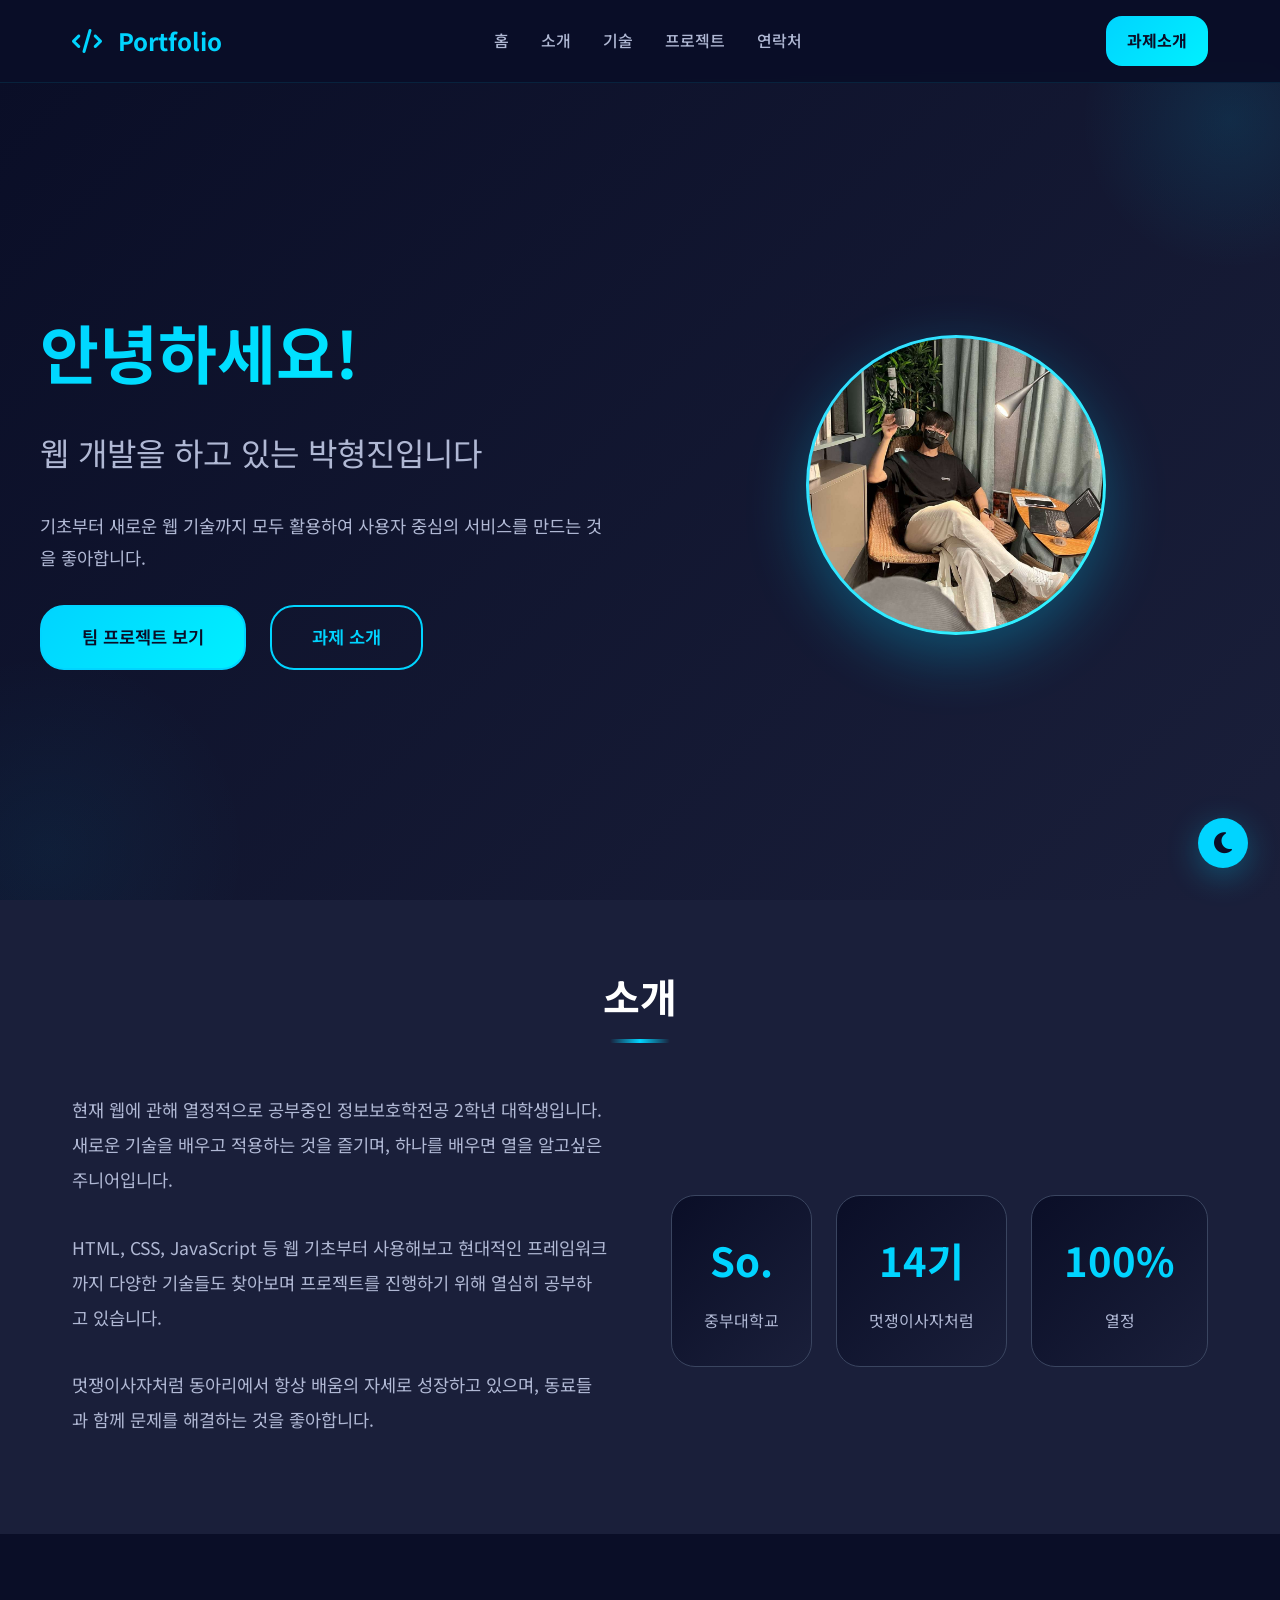
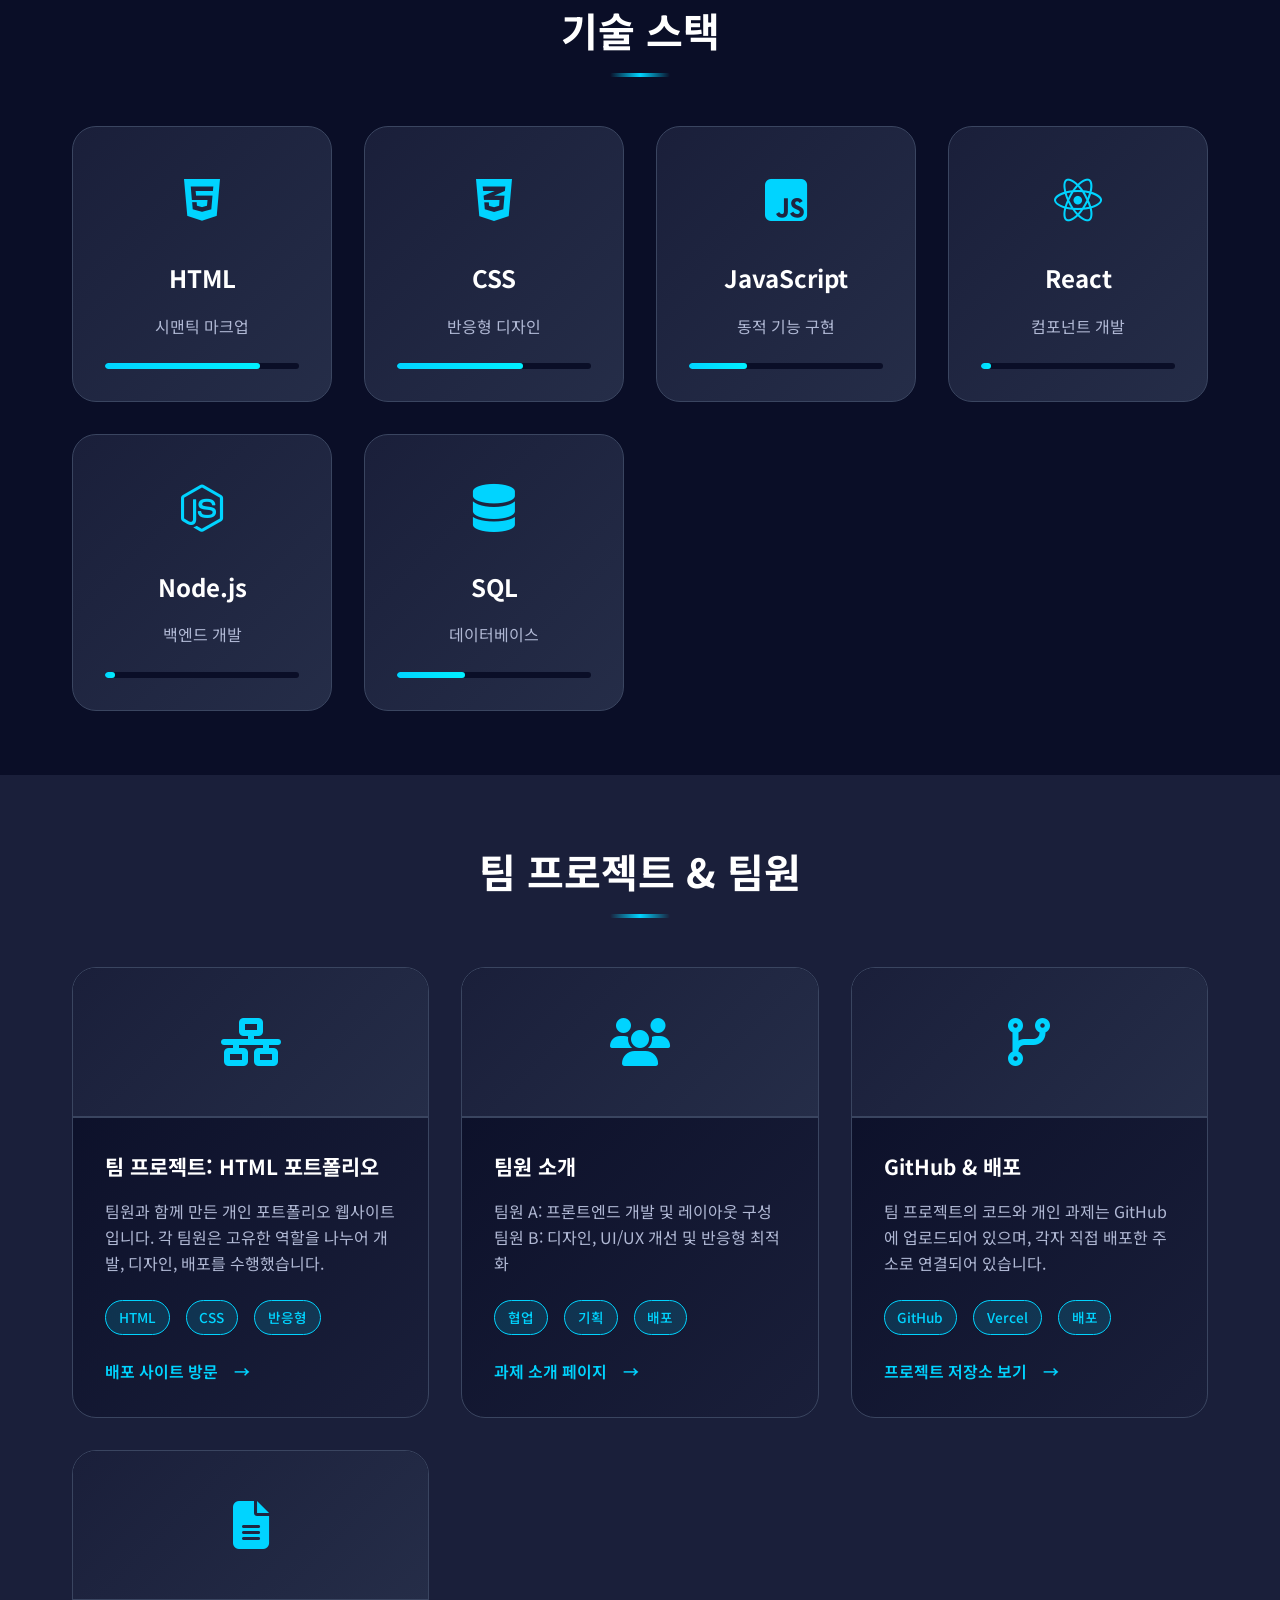
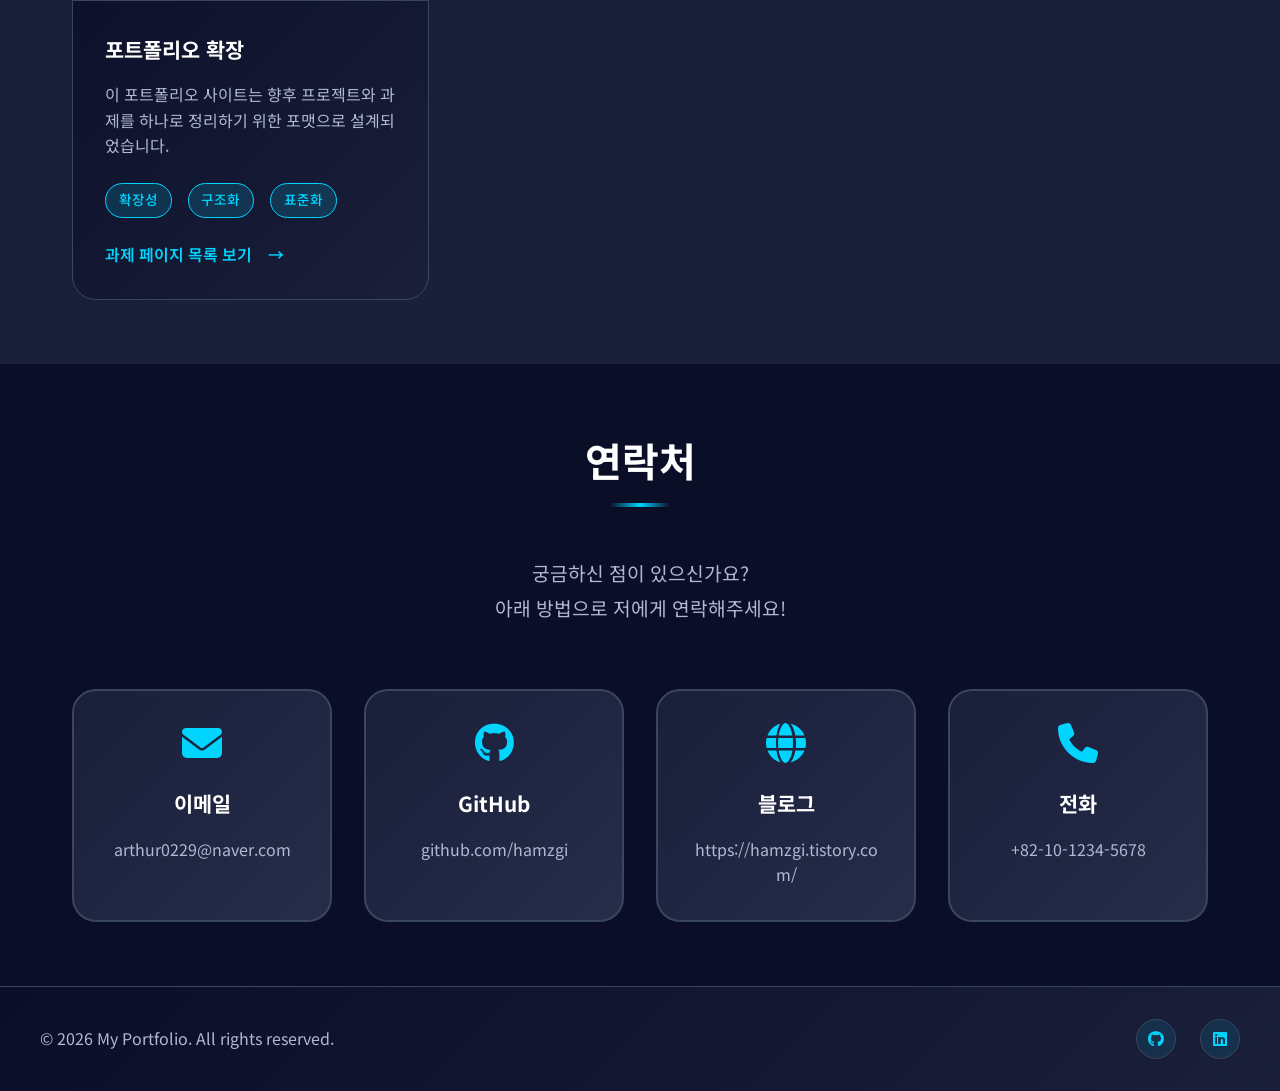
==== index.html @ d0effc4e "리다이렉트" ====
<!DOCTYPE html>
<html lang="ko">
<head>
    <meta charset="UTF-8">
    <meta name="viewport" content="width=device-width, initial-scale=1.0">
    <title>포트폴리오 - 개인 자기소개</title>
    
    <!-- Google Fonts -->
    <link href="https://fonts.googleapis.com/css2?family=Noto+Sans+KR:wght@400;500;700&family=Poppins:wght@400;600;700&display=swap" rel="stylesheet">
    
    <!-- Font Awesome -->
    <link rel="stylesheet" href="https://cdnjs.cloudflare.com/ajax/libs/font-awesome/6.4.0/css/all.min.css">
    
    <link rel="stylesheet" href="style.css">
</head>
<body>
    <!-- 다크모드 토글 버튼 -->
    <button class="theme-toggle" id="themeToggle" aria-label="테마 전환">
        <i class="fas fa-moon"></i>
    </button>

    <!-- Header & Navigation -->
    <header class="header">
        <nav class="navbar">
            <div class="nav-container">
                <a href="#home" class="logo">
                    <i class="fas fa-code"></i> Portfolio
                </a>
                <ul class="nav-menu">
                    <li><a href="#home" class="nav-link">홈</a></li>
                    <li><a href="#about" class="nav-link">소개</a></li>
                    <li><a href="#skills" class="nav-link">기술</a></li>
                    <li><a href="#projects" class="nav-link">프로젝트</a></li>
                    <li><a href="#contact" class="nav-link">연락처</a></li>
                </ul>
                <a href="assignments.html" class="nav-cta">과제소개</a>
                <div class="hamburger" id="hamburger">
                    <span></span>
                    <span></span>
                    <span></span>
                </div>
            </div>
        </nav>
    </header>

    <!-- Main Content -->
    <main>
        <!-- Hero Section -->
        <section id="home" class="hero">
            <div class="hero-content">
                <div class="hero-text">
                    <h1 class="hero-title">안녕하세요!</h1>
                    <p class="hero-subtitle">웹 개발을 하고 있는 박형진입니다</p>
                    <p class="hero-description">
                        기초부터 새로운 웹 기술까지 모두 활용하여 사용자 중심의 서비스를 만드는 것을 좋아합니다.
                    </p>
                    <div class="hero-buttons">
                        <a href="#projects" class="btn btn-primary">팀 프로젝트 보기</a>
                        <a href="assignments.html" class="btn btn-secondary">과제 소개</a>
                    </div>
                </div>
                <div class="hero-visual">
                    <div class="hero-avatar">
                        <img src="img/itsme.jpg" alt="프로필 사진" class="profile-image">
                    </div>
                </div>
            </div>
        </section>

        <!-- About Section -->
        <section id="about" class="about">
            <div class="container">
                <h2 class="section-title">소개</h2>
                <div class="about-content">
                    <div class="about-text">
                        <p>
                            현재 웹에 관해 열정적으로 공부중인 정보보호학전공 2학년 대학생입니다. 
                            새로운 기술을 배우고 적용하는 것을 즐기며, 
                            하나를 배우면 열을 알고싶은 주니어입니다.
                        </p>
                        <p>
                            HTML, CSS, JavaScript 등 웹 기초부터 사용해보고
                            현대적인 프레임워크까지 다양한 기술들도 찾아보며 
                            프로젝트를 진행하기 위해 열심히 공부하고 있습니다.
                        </p>
                        <p>
                            멋쟁이사자처럼 동아리에서 항상 배움의 자세로 성장하고 있으며, 
                            동료들과 함께 문제를 해결하는 것을 좋아합니다.
                        </p>
                    </div>
                    <div class="about-stats">
                        <div class="stat-card">
                            <div class="stat-number">So.</div>
                            <div class="stat-label">중부대학교</div>
                        </div>
                        <div class="stat-card">
                            <div class="stat-number">14기</div>
                            <div class="stat-label">멋쟁이사자처럼</div>
                        </div>
                        <div class="stat-card">
                            <div class="stat-number">100%</div>
                            <div class="stat-label">열정</div>
                        </div>
                    </div>
                </div>
            </div>
        </section>

        <!-- Skills Section -->
        <section id="skills" class="skills">
            <div class="container">
                <h2 class="section-title">기술 스택</h2>
                <div class="skills-grid">
                    <!-- Frontend -->
                    <div class="skill-card">
                        <div class="skill-icon">
                            <i class="fab fa-html5"></i>
                        </div>
                        <h3>HTML</h3>
                        <p>시맨틱 마크업</p>
                        <div class="skill-bar">
                            <div class="skill-progress" style="--progress: 80%"></div>
                        </div>
                    </div>

                    <div class="skill-card">
                        <div class="skill-icon">
                            <i class="fab fa-css3-alt"></i>
                        </div>
                        <h3>CSS</h3>
                        <p>반응형 디자인</p>
                        <div class="skill-bar">
                            <div class="skill-progress" style="--progress: 65%"></div>
                        </div>
                    </div>

                    <div class="skill-card">
                        <div class="skill-icon">
                            <i class="fab fa-js-square"></i>
                        </div>
                        <h3>JavaScript</h3>
                        <p>동적 기능 구현</p>
                        <div class="skill-bar">
                            <div class="skill-progress" style="--progress: 30%"></div>
                        </div>
                    </div>

                    <div class="skill-card">
                        <div class="skill-icon">
                            <i class="fab fa-react"></i>
                        </div>
                        <h3>React</h3>
                        <p>컴포넌트 개발</p>
                        <div class="skill-bar">
                            <div class="skill-progress" style="--progress: 5%"></div>
                        </div>
                    </div>

                    <div class="skill-card">
                        <div class="skill-icon">
                            <i class="fab fa-node-js"></i>
                        </div>
                        <h3>Node.js</h3>
                        <p>백엔드 개발</p>
                        <div class="skill-bar">
                            <div class="skill-progress" style="--progress: 5%"></div>
                        </div>
                    </div>

                    <div class="skill-card">
                        <div class="skill-icon">
                            <i class="fas fa-database"></i>
                        </div>
                        <h3>SQL</h3>
                        <p>데이터베이스</p>
                        <div class="skill-bar">
                            <div class="skill-progress" style="--progress: 35%"></div>
                        </div>
                    </div>
                </div>
            </div>
        </section>

        <!-- Projects Section -->
        <section id="projects" class="projects">
            <div class="container">
                <h2 class="section-title">팀 프로젝트 & 팀원</h2>
                <div class="projects-grid">
                    <div class="project-card">
                        <div class="project-image">
                            <i class="fas fa-network-wired"></i>
                        </div>
                        <div class="project-content">
                            <h3>팀 프로젝트: HTML 포트폴리오</h3>
                            <p>
                                팀원과 함께 만든 개인 포트폴리오 웹사이트입니다.
                                각 팀원은 고유한 역할을 나누어 개발, 디자인, 배포를 수행했습니다.
                            </p>
                            <div class="project-tags">
                                <span class="tag">HTML</span>
                                <span class="tag">CSS</span>
                                <span class="tag">반응형</span>
                            </div>
                            <a href="https://4-html-psi.vercel.app/" target="_blank" rel="noopener noreferrer" class="project-link">배포 사이트 방문</a>
                        </div>
                    </div>

                    <div class="project-card">
                        <div class="project-image">
                            <i class="fas fa-users"></i>
                        </div>
                        <div class="project-content">
                            <h3>팀원 소개</h3>
                            <p>
                                팀원 A: 프론트엔드 개발 및 레이아웃 구성
                                팀원 B: 디자인, UI/UX 개선 및 반응형 최적화
                            </p>
                            <div class="project-tags">
                                <span class="tag">협업</span>
                                <span class="tag">기획</span>
                                <span class="tag">배포</span>
                            </div>
                            <a href="assignments.html" class="project-link">과제 소개 페이지</a>
                        </div>
                    </div>

                    <div class="project-card">
                        <div class="project-image">
                            <i class="fas fa-code-branch"></i>
                        </div>
                        <div class="project-content">
                            <h3>GitHub & 배포</h3>
                            <p>
                                팀 프로젝트의 코드와 개인 과제는 GitHub에 업로드되어 있으며,
                                각자 직접 배포한 주소로 연결되어 있습니다.
                            </p>
                            <div class="project-tags">
                                <span class="tag">GitHub</span>
                                <span class="tag">Vercel</span>
                                <span class="tag">배포</span>
                            </div>
                            <a href="https://github.com/hamzgi/-4.-HTML-" target="_blank" rel="noopener noreferrer" class="project-link">프로젝트 저장소 보기</a>
                        </div>
                    </div>

                    <div class="project-card">
                        <div class="project-image">
                            <i class="fas fa-file-alt"></i>
                        </div>
                        <div class="project-content">
                            <h3>포트폴리오 확장</h3>
                            <p>
                                이 포트폴리오 사이트는 향후 프로젝트와 과제를
                                하나로 정리하기 위한 포맷으로 설계되었습니다.
                            </p>
                            <div class="project-tags">
                                <span class="tag">확장성</span>
                                <span class="tag">구조화</span>
                                <span class="tag">표준화</span>
                            </div>
                            <a href="assignments.html" class="project-link">과제 페이지 목록 보기</a>
                        </div>
                    </div>
                </div>
            </div>
        </section>

        <!-- Contact Section -->
        <section id="contact" class="contact">
            <div class="container">
                <h2 class="section-title">연락처</h2>
                <div class="contact-content">
                    <p class="contact-intro">
                        궁금하신 점이 있으신가요?<br>
                        아래 방법으로 저에게 연락해주세요!
                    </p>
                    <div class="contact-methods">
                        <a href="mailto:arthur0229@naver.com" class="contact-card">
                            <i class="fas fa-envelope"></i>
                            <h3>이메일</h3>
                            <p>arthur0229@naver.com</p>
                        </a>
                        <a href="https://github.com/hamzgi" target="_blank" rel="noopener noreferrer" class="contact-card">
                            <i class="fab fa-github"></i>
                            <h3>GitHub</h3>
                            <p>github.com/hamzgi</p>
                        </a>
                        <a href="https://hamzgi.tistory.com/" target="_blank" rel="noopener noreferrer" class="contact-card">
                            <i class="fas fa-globe"></i>
                            <h3>블로그</h3>
                            <p>https://hamzgi.tistory.com/</p>
                        </a>
                        <a href="tel:+82-10-1234-5678" class="contact-card">
                            <i class="fas fa-phone"></i>
                            <h3>전화</h3>
                            <p>+82-10-1234-5678</p>
                        </a>
                    </div>
                </div>
            </div>
        </section>
    </main>

    <!-- Footer -->
    <footer class="footer">
        <div class="footer-content">
            <p>&copy; 2026 My Portfolio. All rights reserved.</p>
            <div class="social-links">
                <a href="https://github.com" target="_blank" rel="noopener noreferrer" aria-label="GitHub">
                    <i class="fab fa-github"></i>
                </a>
                <a href="https://www.linkedin.com/in/%ED%98%95%EC%A7%84-%EB%B0%95-b14102368/" target="_blank" rel="noopener noreferrer" aria-label="LinkedIn">
                    <i class="fab fa-linkedin"></i>
                </a>
            </div>
        </div>
    </footer>

    <script src="script.js"></script>
</body>
</html>
---- style.css ----
:root {
    /* Colors - Dark Mode */
    --bg-primary: #0a0e27;
    --bg-secondary: #1a1f3a;
    --bg-tertiary: #252d48;
    --text-primary: #ffffff;
    --text-secondary: #b0b8d4;
    --accent: #00d4ff;
    --accent-hover: #00f0ff;
    --border-color: #3a4560;
    
    /* Light Mode Colors */
    --light-bg-primary: #ffffff;
    --light-bg-secondary: #f5f7fa;
    --light-bg-tertiary: #e8edf5;
    --light-text-primary: #0a0e27;
    --light-text-secondary: #5a6376;
    --light-border-color: #d4dce8;
    
    /* Spacing */
    --spacing-xs: 0.5rem;
    --spacing-sm: 1rem;
    --spacing-md: 1.5rem;
    --spacing-lg: 2rem;
    --spacing-xl: 3rem;
    --spacing-xxl: 4rem;
    
    /* Transitions */
    --transition: all 0.3s ease;
    --transition-smooth: all 0.5s cubic-bezier(0.25, 0.46, 0.45, 0.94);
    
    /* Border Radius */
    --radius-sm: 0.5rem;
    --radius-md: 1rem;
    --radius-lg: 1.5rem;
}

body.light-mode {
    --bg-primary: #ffffff;
    --bg-secondary: #f5f7fa;
    --bg-tertiary: #e8edf5;
    --text-primary: #0a0e27;
    --text-secondary: #5a6376;
    --border-color: #d4dce8;
}

* {
    margin: 0;
    padding: 0;
    box-sizing: border-box;
}

html {
    scroll-behavior: smooth;
}

body {
    font-family: 'Noto Sans KR', sans-serif;
    background-color: var(--bg-primary);
    color: var(--text-primary);
    line-height: 1.6;
    transition: var(--transition);
}

/* ==================== Header & Navigation ==================== */
.header {
    position: fixed;
    top: 0;
    left: 0;
    right: 0;
    background-color: rgba(10, 14, 39, 0.95);
    backdrop-filter: blur(10px);
    z-index: 1000;
    border-bottom: 1px solid rgba(0, 212, 255, 0.1);
    transition: var(--transition);
}

body.light-mode .header {
    background-color: rgba(255, 255, 255, 0.95);
    border-bottom-color: rgba(0, 212, 255, 0.2);
}

.navbar {
    padding: 1rem 0;
}

.nav-container {
    max-width: 1200px;
    margin: 0 auto;
    padding: 0 var(--spacing-lg);
    display: flex;
    justify-content: space-between;
    align-items: center;
}

.logo {
    font-size: 1.5rem;
    font-weight: 700;
    color: var(--accent);
    text-decoration: none;
    display: flex;
    align-items: center;
    gap: var(--spacing-sm);
    transition: var(--transition);
}

.logo:hover {
    color: var(--accent-hover);
    transform: translateY(-2px);
}

.nav-menu {
    display: flex;
    list-style: none;
    gap: var(--spacing-lg);
}

.nav-link {
    text-decoration: none;
    color: var(--text-secondary);
    transition: var(--transition);
    font-weight: 500;
    position: relative;
}

.nav-cta {
    margin-left: var(--spacing-lg);
    padding: 0.75rem 1.3rem;
    border-radius: var(--radius-md);
    background: linear-gradient(135deg, var(--accent), var(--accent-hover));
    color: var(--bg-primary);
    text-decoration: none;
    font-weight: 700;
    transition: var(--transition);
}

.nav-cta:hover {
    transform: translateY(-2px);
    box-shadow: 0 10px 25px rgba(0, 212, 255, 0.25);
}

.nav-link:hover {
    color: var(--accent);
}

.nav-link::after {
    content: '';
    position: absolute;
    bottom: -5px;
    left: 0;
    width: 0;
    height: 2px;
    background-color: var(--accent);
    transition: width 0.3s ease;
}

.nav-link:hover::after {
    width: 100%;
}

.hamburger {
    display: none;
    flex-direction: column;
    cursor: pointer;
}

.hamburger span {
    width: 25px;
    height: 3px;
    background-color: var(--text-primary);
    margin: 3px 0;
    transition: var(--transition);
    border-radius: 2px;
}

.hamburger.active span:nth-child(1) {
    transform: rotate(-45deg) translate(-8px, 8px);
}

.hamburger.active span:nth-child(2) {
    opacity: 0;
}

.hamburger.active span:nth-child(3) {
    transform: rotate(45deg) translate(-7px, -7px);
}

/* Theme Toggle Button */
.theme-toggle {
    position: fixed;
    bottom: 2rem;
    right: 2rem;
    width: 50px;
    height: 50px;
    border-radius: 50%;
    background-color: var(--accent);
    border: none;
    color: var(--bg-primary);
    font-size: 1.5rem;
    cursor: pointer;
    display: flex;
    align-items: center;
    justify-content: center;
    z-index: 999;
    transition: var(--transition);
    box-shadow: 0 8px 32px rgba(0, 212, 255, 0.3);
}

.theme-toggle:hover {
    background-color: var(--accent-hover);
    transform: scale(1.1) rotate(20deg);
    box-shadow: 0 12px 40px rgba(0, 212, 255, 0.5);
}

/* ==================== Main Layout ==================== */
main {
    margin-top: 70px;
}

.container {
    max-width: 1200px;
    margin: 0 auto;
    padding: 0 var(--spacing-lg);
}

.section-title {
    font-size: 2.5rem;
    font-weight: 700;
    text-align: center;
    margin-bottom: var(--spacing-xxl);
    position: relative;
    display: inline-block;
    width: 100%;
}

.section-title::before {
    content: '';
    position: absolute;
    bottom: -15px;
    left: 50%;
    transform: translateX(-50%);
    width: 60px;
    height: 4px;
    background: linear-gradient(90deg, transparent, var(--accent), transparent);
    border-radius: 2px;
}

/* ==================== Hero Section ==================== */
.hero {
    padding: var(--spacing-xxl) var(--spacing-lg);
    min-height: calc(100vh - 70px);
    display: flex;
    align-items: center;
    justify-content: center;
    background: linear-gradient(135deg, var(--bg-primary) 0%, var(--bg-secondary) 100%);
    position: relative;
    overflow: hidden;
}

.hero::before {
    content: '';
    position: absolute;
    width: 300px;
    height: 300px;
    background: radial-gradient(circle, rgba(0, 212, 255, 0.1) 0%, transparent 70%);
    border-radius: 50%;
    top: -100px;
    right: -100px;
    animation: float 6s ease-in-out infinite;
}

.hero::after {
    content: '';
    position: absolute;
    width: 400px;
    height: 400px;
    background: radial-gradient(circle, rgba(0, 212, 255, 0.05) 0%, transparent 70%);
    border-radius: 50%;
    bottom: -150px;
    left: -150px;
    animation: float 8s ease-in-out infinite reverse;
}

.hero-content {
    display: grid;
    grid-template-columns: 1fr 1fr;
    gap: var(--spacing-xxl);
    align-items: center;
    position: relative;
    z-index: 1;
    max-width: 1200px;
    width: 100%;
}

.hero-title {
    font-size: 4rem;
    font-weight: 700;
    margin-bottom: var(--spacing-md);
    background: linear-gradient(135deg, var(--accent), var(--accent-hover));
    -webkit-background-clip: text;
    -webkit-text-fill-color: transparent;
    background-clip: text;
    animation: slideInUp 0.8s ease-out;
}

.hero-subtitle {
    font-size: 2rem;
    color: var(--text-secondary);
    margin-bottom: var(--spacing-lg);
    animation: slideInUp 0.8s ease-out 0.2s backwards;
}

.hero-description {
    font-size: 1.1rem;
    color: var(--text-secondary);
    margin-bottom: var(--spacing-lg);
    line-height: 1.8;
    animation: slideInUp 0.8s ease-out 0.4s backwards;
}

.hero-buttons {
    display: flex;
    gap: var(--spacing-md);
    margin-top: var(--spacing-lg);
    animation: slideInUp 0.8s ease-out 0.6s backwards;
}

.btn {
    padding: 1rem 2.5rem;
    border-radius: var(--radius-lg);
    font-size: 1.1rem;
    font-weight: 600;
    text-decoration: none;
    display: inline-flex;
    align-items: center;
    justify-content: center;
    cursor: pointer;
    border: none;
    transition: var(--transition);
    position: relative;
    overflow: hidden;
}

.btn::before {
    content: '';
    position: absolute;
    top: 0;
    left: -100%;
    width: 100%;
    height: 100%;
    background-color: rgba(255, 255, 255, 0.2);
    transition: left 0.3s ease;
}

.btn:hover::before {
    left: 100%;
}

.btn-primary {
    background: linear-gradient(135deg, var(--accent), var(--accent-hover));
    color: var(--bg-primary);
    border: 2px solid var(--accent);
}

.btn-primary:hover {
    box-shadow: 0 10px 30px rgba(0, 212, 255, 0.4);
    transform: translateY(-3px);
}

.btn-secondary {
    background-color: transparent;
    color: var(--accent);
    border: 2px solid var(--accent);
}

.btn-secondary:hover {
    background-color: rgba(0, 212, 255, 0.1);
    box-shadow: 0 10px 30px rgba(0, 212, 255, 0.2);
    transform: translateY(-3px);
}

.hero-visual {
    display: flex;
    justify-content: center;
    align-items: center;
}

.hero-avatar {
    width: 300px;
    height: 300px;
    border-radius: 50%;
    background: linear-gradient(135deg, var(--accent), var(--accent-hover));
    display: flex;
    align-items: center;
    justify-content: center;
    font-size: 8rem;
    color: var(--bg-primary);
    animation: float 4s ease-in-out infinite;
    box-shadow: 0 20px 60px rgba(0, 212, 255, 0.3);
    position: relative;
    overflow: hidden;
}

.profile-image {
    width: 100%;
    height: 100%;
    object-fit: cover;
    border-radius: 50%;
    border: 3px solid rgba(255, 255, 255, 0.2);
}

.hero-avatar::before {
    content: '';
    position: absolute;
    inset: -5px;
    border-radius: 50%;
    background: linear-gradient(90deg, var(--accent), var(--accent-hover), var(--accent));
    opacity: 0;
    animation: pulse 2s ease-in-out infinite;
}

/* ==================== About Section ==================== */
.about {
    padding: var(--spacing-xxl) var(--spacing-lg);
    background-color: var(--bg-secondary);
}

.about-content {
    display: grid;
    grid-template-columns: 1fr 1fr;
    gap: var(--spacing-xxl);
    align-items: center;
}

.about-text {
    font-size: 1.1rem;
    line-height: 2;
    color: var(--text-secondary);
}

.about-text p {
    margin-bottom: var(--spacing-lg);
    transition: var(--transition);
}

.about-text p:hover {
    color: var(--accent);
}

.about-stats {
    display: grid;
    grid-template-columns: repeat(3, 1fr);
    gap: var(--spacing-md);
}

.stat-card {
    background: linear-gradient(135deg, var(--bg-primary), var(--bg-secondary));
    padding: var(--spacing-lg);
    border-radius: var(--radius-lg);
    border: 1px solid var(--border-color);
    text-align: center;
    transition: var(--transition);
    cursor: pointer;
}

.stat-card:hover {
    border-color: var(--accent);
    transform: translateY(-5px);
    box-shadow: 0 10px 30px rgba(0, 212, 255, 0.2);
}

.stat-number {
    font-size: 2.5rem;
    font-weight: 700;
    color: var(--accent);
    margin-bottom: var(--spacing-sm);
}

.stat-label {
    color: var(--text-secondary);
    font-size: 1rem;
    white-space: nowrap;
}

/* ==================== Skills Section ==================== */
.skills {
    padding: var(--spacing-xxl) var(--spacing-lg);
}

.skills-grid {
    display: grid;
    grid-template-columns: repeat(auto-fit, minmax(250px, 1fr));
    gap: var(--spacing-lg);
}

.skill-card {
    background: linear-gradient(135deg, var(--bg-secondary), var(--bg-tertiary));
    padding: var(--spacing-lg);
    border-radius: var(--radius-lg);
    border: 1px solid var(--border-color);
    text-align: center;
    transition: var(--transition);
    cursor: pointer;
    position: relative;
    overflow: hidden;
    text-decoration: none;
    color: inherit;
    display: block;
}

.skill-card::before {
    content: '';
    position: absolute;
    top: -100%;
    left: 0;
    right: 0;
    height: 2px;
    background: linear-gradient(90deg, transparent, var(--accent), transparent);
    transition: top 0.6s ease;
}

.skill-card:hover {
    border-color: var(--accent);
    transform: translateY(-8px);
    box-shadow: 0 15px 40px rgba(0, 212, 255, 0.2);
}

.skill-card:hover::before {
    top: 0;
}

.skill-icon {
    font-size: 3rem;
    color: var(--accent);
    margin-bottom: var(--spacing-md);
    transition: var(--transition);
}

.skill-card:hover .skill-icon {
    transform: scale(1.2) rotateY(360deg);
    animation: spin 0.6s ease-in-out;
}

.skill-card h3 {
    font-size: 1.5rem;
    margin-bottom: var(--spacing-sm);
}

.skill-card p {
    color: var(--text-secondary);
    margin-bottom: var(--spacing-md);
}

.skill-bar {
    height: 6px;
    background-color: var(--bg-primary);
    border-radius: 3px;
    overflow: hidden;
    position: relative;
}

.skill-progress {
    height: 100%;
    background: linear-gradient(90deg, var(--accent), var(--accent-hover));
    border-radius: 3px;
    width: var(--progress);
    animation: fillProgress 1.5s ease-out forwards;
}

/* ==================== Projects Section ==================== */
.projects {
    padding: var(--spacing-xxl) var(--spacing-lg);
    background-color: var(--bg-secondary);
}

.projects-grid {
    display: grid;
    grid-template-columns: repeat(auto-fit, minmax(300px, 1fr));
    gap: var(--spacing-lg);
}

.project-card {
    background: linear-gradient(135deg, var(--bg-primary), var(--bg-secondary));
    border: 1px solid var(--border-color);
    border-radius: var(--radius-lg);
    overflow: hidden;
    transition: var(--transition);
    cursor: pointer;
    display: flex;
    flex-direction: column;
}

.project-card:hover {
    border-color: var(--accent);
    box-shadow: 0 20px 50px rgba(0, 212, 255, 0.3);
    transform: translateY(-10px);
}

.project-image {
    height: 150px;
    background: linear-gradient(135deg, var(--bg-secondary), var(--bg-tertiary));
    display: flex;
    align-items: center;
    justify-content: center;
    font-size: 3rem;
    color: var(--accent);
    border-bottom: 2px solid var(--border-color);
    transition: var(--transition);
}

.project-card:hover .project-image {
    background: linear-gradient(135deg, var(--accent), var(--accent-hover));
    color: var(--bg-primary);
    transform: scale(1.1);
}

.project-content {
    padding: var(--spacing-lg);
    flex-grow: 1;
    display: flex;
    flex-direction: column;
}

.project-content h3 {
    font-size: 1.3rem;
    margin-bottom: var(--spacing-sm);
    color: var(--text-primary);
}

.project-content p {
    color: var(--text-secondary);
    margin-bottom: var(--spacing-md);
    line-height: 1.6;
    flex-grow: 1;
}

.project-tags {
    display: flex;
    flex-wrap: wrap;
    gap: var(--spacing-sm);
    margin-bottom: var(--spacing-md);
}

.tag {
    display: inline-block;
    padding: 0.35rem 0.8rem;
    background-color: rgba(0, 212, 255, 0.15);
    color: var(--accent);
    border-radius: 20px;
    font-size: 0.85rem;
    font-weight: 500;
    transition: var(--transition);
    border: 1px solid var(--accent);
}

.tag:hover {
    background-color: rgba(0, 212, 255, 0.3);
    transform: translateY(-2px);
}

.project-link {
    color: var(--accent);
    text-decoration: none;
    font-weight: 600;
    display: inline-flex;
    align-items: center;
    gap: var(--spacing-sm);
    transition: var(--transition);
    align-self: flex-start;
}

.project-link:hover {
    color: var(--accent-hover);
    transform: translateX(5px);
}

.project-link::after {
    content: '→';
    transition: var(--transition);
}

.project-link:hover::after {
    transform: translateX(5px);
}

/* ==================== Contact Section ==================== */
.contact {
    padding: var(--spacing-xxl) var(--spacing-lg);
}

.contact-intro {
    text-align: center;
    font-size: 1.2rem;
    color: var(--text-secondary);
    margin-bottom: var(--spacing-xxl);
    line-height: 1.8;
}

.contact-methods {
    display: grid;
    grid-template-columns: repeat(auto-fit, minmax(250px, 1fr));
    gap: var(--spacing-lg);
}

.contact-card {
    background: linear-gradient(135deg, var(--bg-secondary), var(--bg-tertiary));
    padding: var(--spacing-lg);
    border-radius: var(--radius-lg);
    border: 2px solid var(--border-color);
    text-align: center;
    text-decoration: none;
    color: inherit;
    transition: var(--transition);
    cursor: pointer;
}

.contact-card:hover {
    border-color: var(--accent);
    transform: translateY(-8px);
    box-shadow: 0 15px 40px rgba(0, 212, 255, 0.2);
}

.contact-card i {
    font-size: 2.5rem;
    color: var(--accent);
    margin-bottom: var(--spacing-md);
    transition: var(--transition);
    display: block;
}

.contact-card:hover i {
    transform: rotateY(360deg) scale(1.2);
    animation: spin 0.6s ease-in-out;
}

.contact-card h3 {
    font-size: 1.3rem;
    margin-bottom: var(--spacing-sm);
}

.contact-card p {
    color: var(--text-secondary);
    word-break: break-all;
}

/* ==================== Footer ==================== */
.footer {
    background: linear-gradient(135deg, var(--bg-primary), var(--bg-secondary));
    padding: var(--spacing-lg);
    border-top: 1px solid var(--border-color);
}

.footer-content {
    max-width: 1200px;
    margin: 0 auto;
    display: flex;
    justify-content: space-between;
    align-items: center;
    flex-wrap: wrap;
    gap: var(--spacing-lg);
    text-align: center;
}

.footer-content p {
    color: var(--text-secondary);
}

.social-links {
    display: flex;
    gap: var(--spacing-md);
    justify-content: center;
}

.social-links a {
    width: 40px;
    height: 40px;
    border-radius: 50%;
    background-color: rgba(0, 212, 255, 0.1);
    color: var(--accent);
    display: flex;
    align-items: center;
    justify-content: center;
    text-decoration: none;
    transition: var(--transition);
    border: 1px solid var(--border-color);
}

.social-links a:hover {
    background-color: var(--accent);
    color: var(--bg-primary);
    transform: translateY(-5px) scale(1.1);
    box-shadow: 0 10px 25px rgba(0, 212, 255, 0.3);
}

/* ==================== Animations ==================== */
@keyframes slideInUp {
    from {
        opacity: 0;
        transform: translateY(30px);
    }
    to {
        opacity: 1;
        transform: translateY(0);
    }
}

@keyframes float {
    0%, 100% {
        transform: translateY(0px);
    }
    50% {
        transform: translateY(-30px);
    }
}

@keyframes pulse {
    0%, 100% {
        opacity: 0;
        transform: scale(1);
    }
    50% {
        opacity: 0.5;
        transform: scale(1.2);
    }
}

@keyframes fillProgress {
    from {
        width: 0;
    }
    to {
        width: var(--progress);
    }
}

@keyframes spin {
    from {
        transform: rotateY(0deg);
    }
    to {
        transform: rotateY(360deg);
    }
}

/* ==================== Responsive Design ==================== */
@media (max-width: 768px) {
    .header {
        padding: 1rem 0;
    }

    .nav-menu {
        position: fixed;
        left: -100%;
        top: 70px;
        flex-direction: column;
        background-color: var(--bg-primary);
        width: 100%;
        text-align: center;
        transition: 0.3s;
        gap: 0;
        padding: 2rem 0;
        box-shadow: 0 10px 27px rgba(0, 212, 255, 0.2);
    }

    .nav-menu.active {
        left: 0;
    }

    .nav-menu li {
        padding: 1rem 0;
        border-bottom: 1px solid var(--border-color);
    }

    .hamburger {
        display: flex;
    }

    .section-title {
        font-size: 2rem;
    }

    .hero-content {
        grid-template-columns: 1fr;
        padding: 2rem 0;
    }

    .hero-title {
        font-size: 2.5rem;
    }

    .hero-subtitle {
        font-size: 1.5rem;
    }

    .hero-buttons {
        flex-direction: column;
    }

    .hero-avatar {
        width: 200px;
        height: 200px;
        font-size: 5rem;
    }

    .about-content {
        grid-template-columns: 1fr;
    }

    .about-stats {
        grid-template-columns: repeat(3, 1fr);
        gap: var(--spacing-sm);
    }

    .stat-card {
        padding: var(--spacing-md);
    }

    .stat-number {
        font-size: 2rem;
    }

    .skills-grid {
        grid-template-columns: repeat(auto-fit, minmax(200px, 1fr));
        gap: var(--spacing-md);
    }

    .projects-grid {
        grid-template-columns: 1fr;
    }

    .contact-methods {
        grid-template-columns: 1fr;
    }

    .footer-content {
        flex-direction: column;
    }

    .nav-link::after {
        display: none;
    }
}

@media (max-width: 480px) {
    .hero-title {
        font-size: 2rem;
    }

    .hero-subtitle {
        font-size: 1.2rem;
    }

    .section-title {
        font-size: 1.5rem;
    }

    .btn {
        padding: 0.8rem 1.5rem;
        font-size: 1rem;
    }

    .about-stats {
        grid-template-columns: 1fr;
    }

    .hero-avatar {
        width: 150px;
        height: 150px;
        font-size: 3.5rem;
    }

    .skills-grid {
        grid-template-columns: 1fr;
    }

    main {
        margin-top: 60px;
    }
}
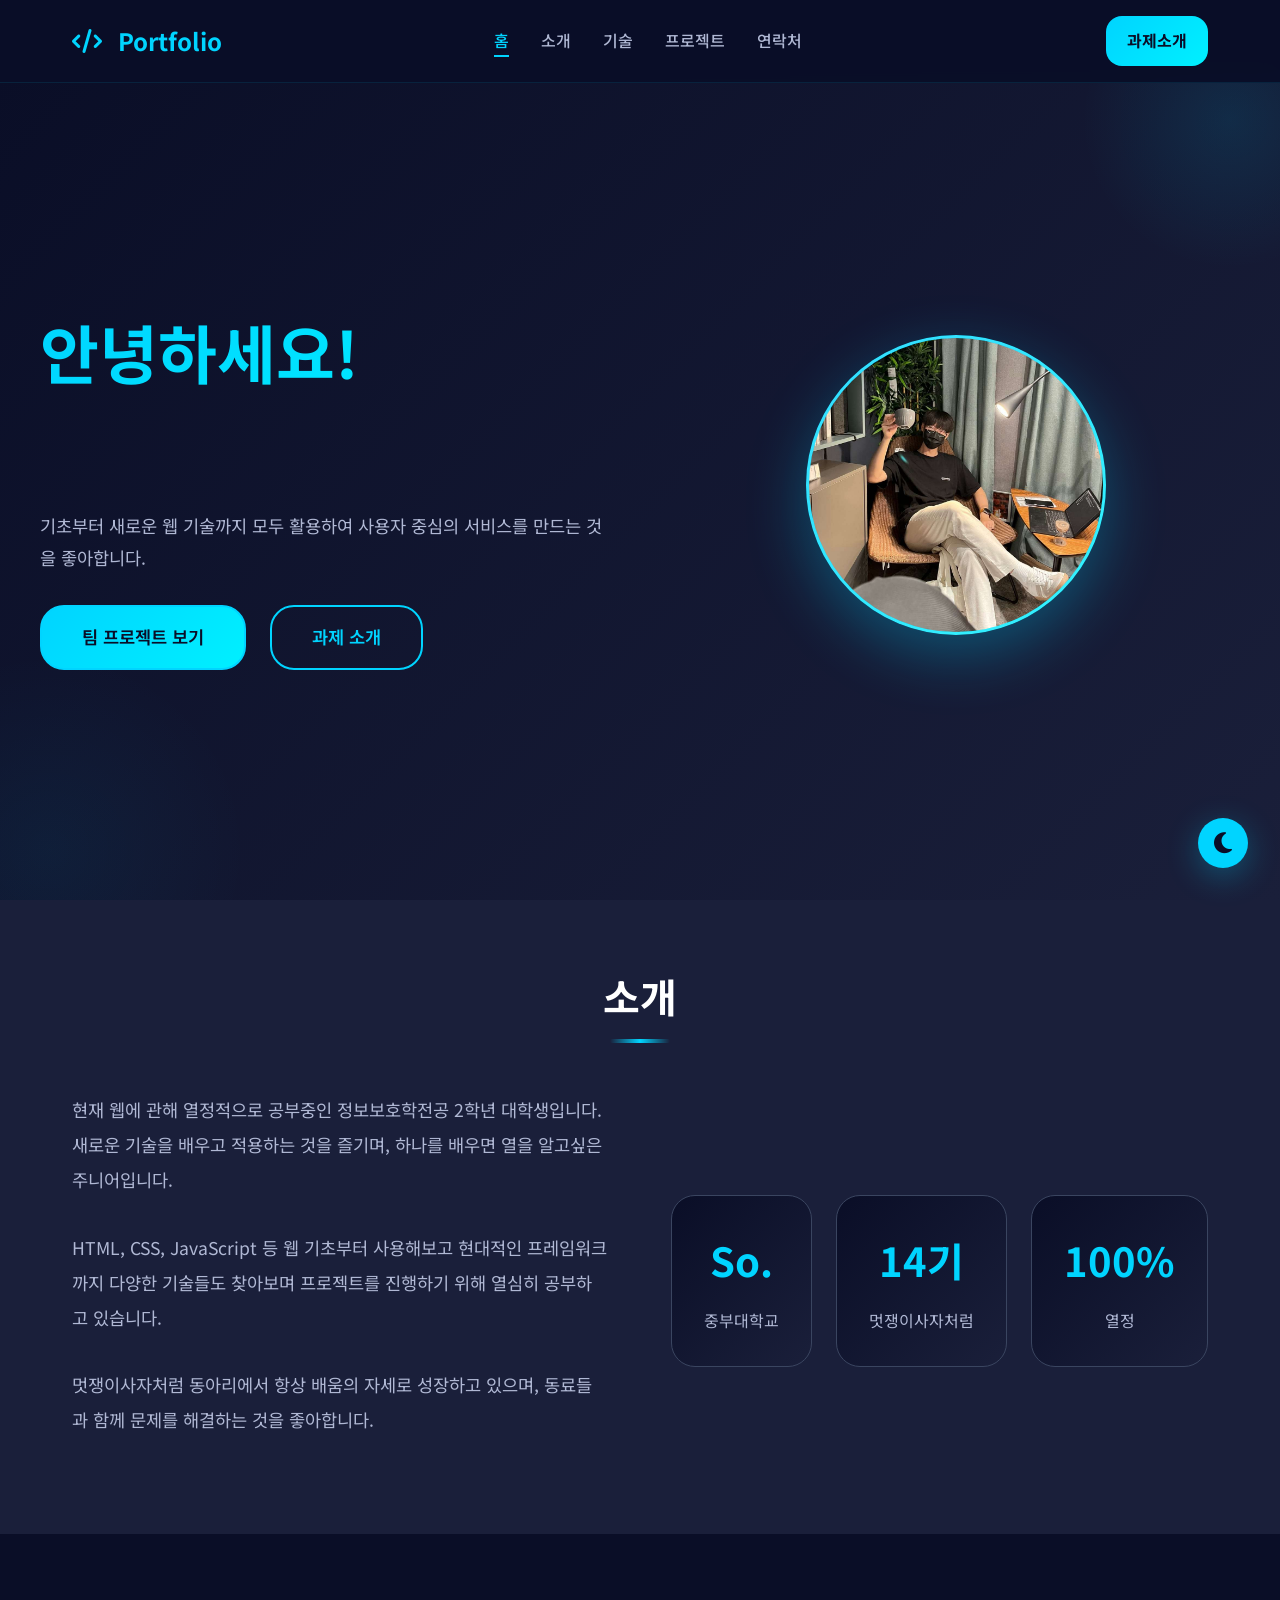
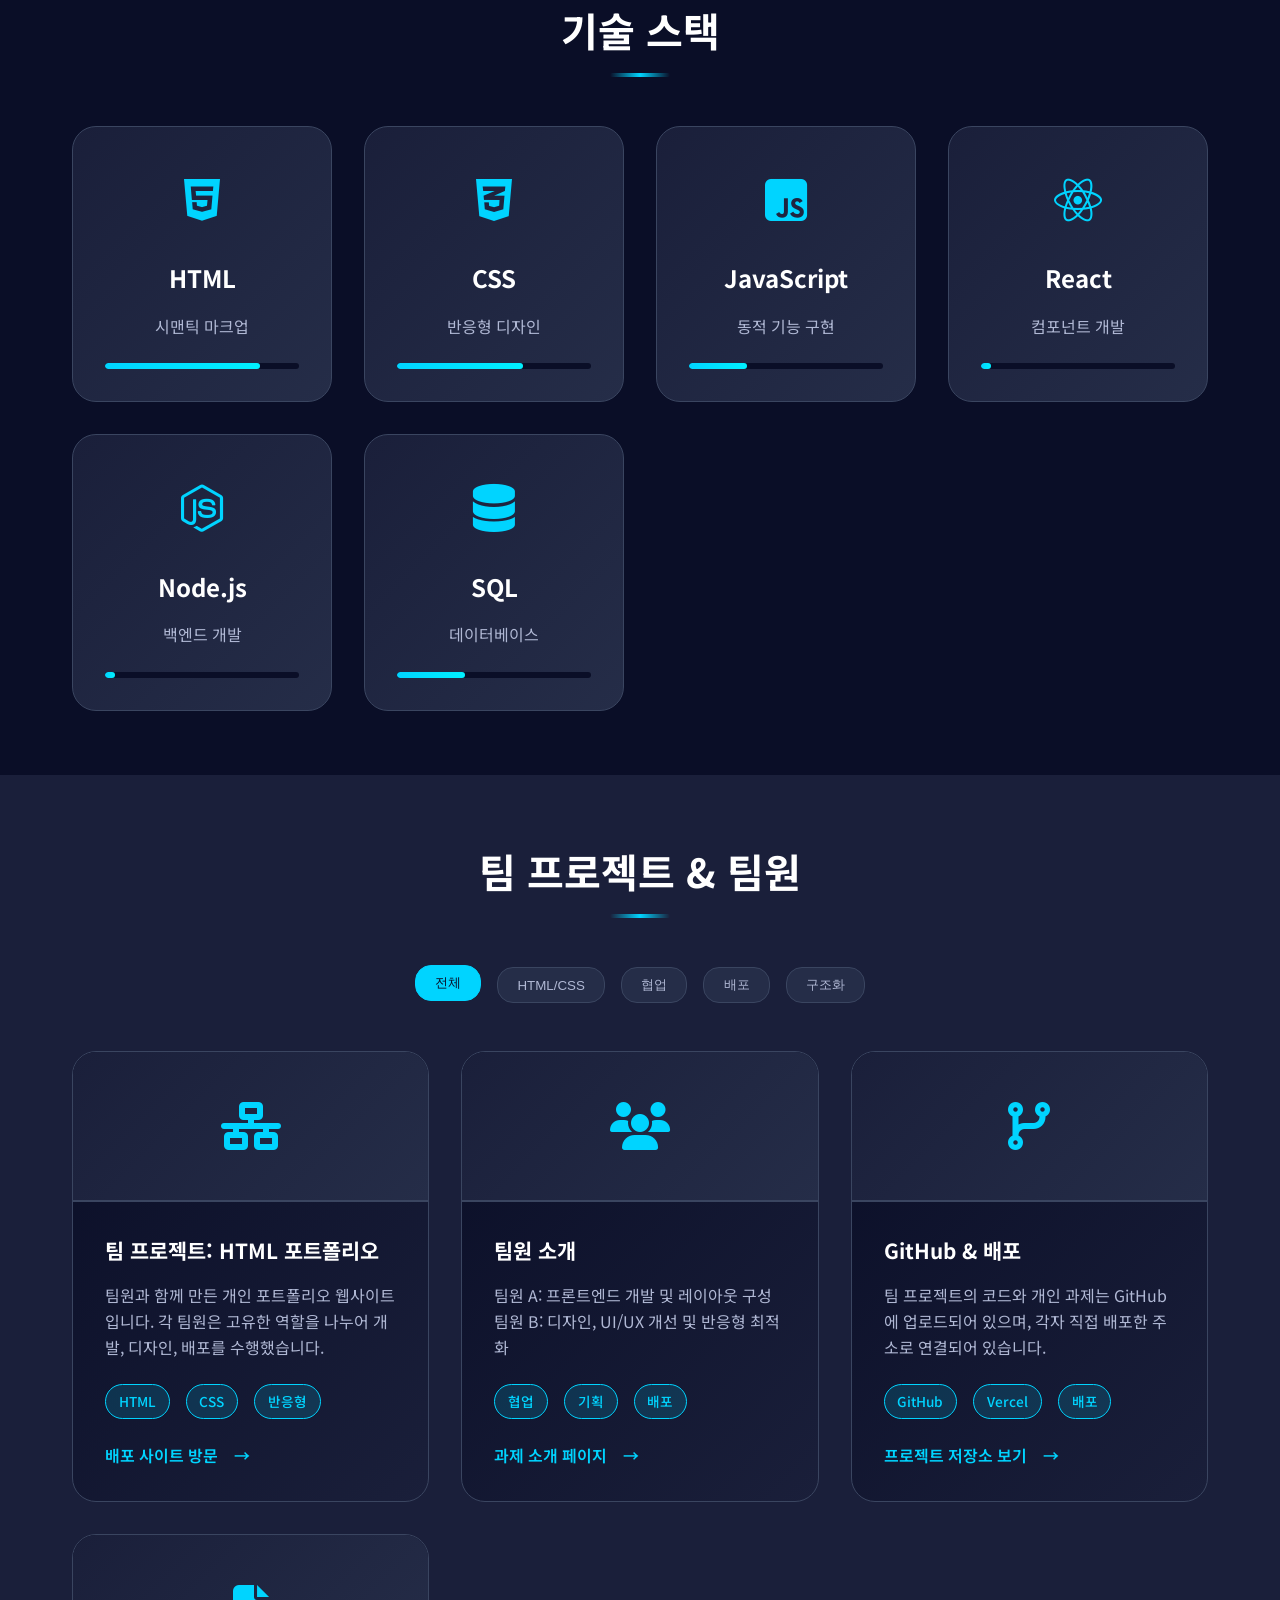
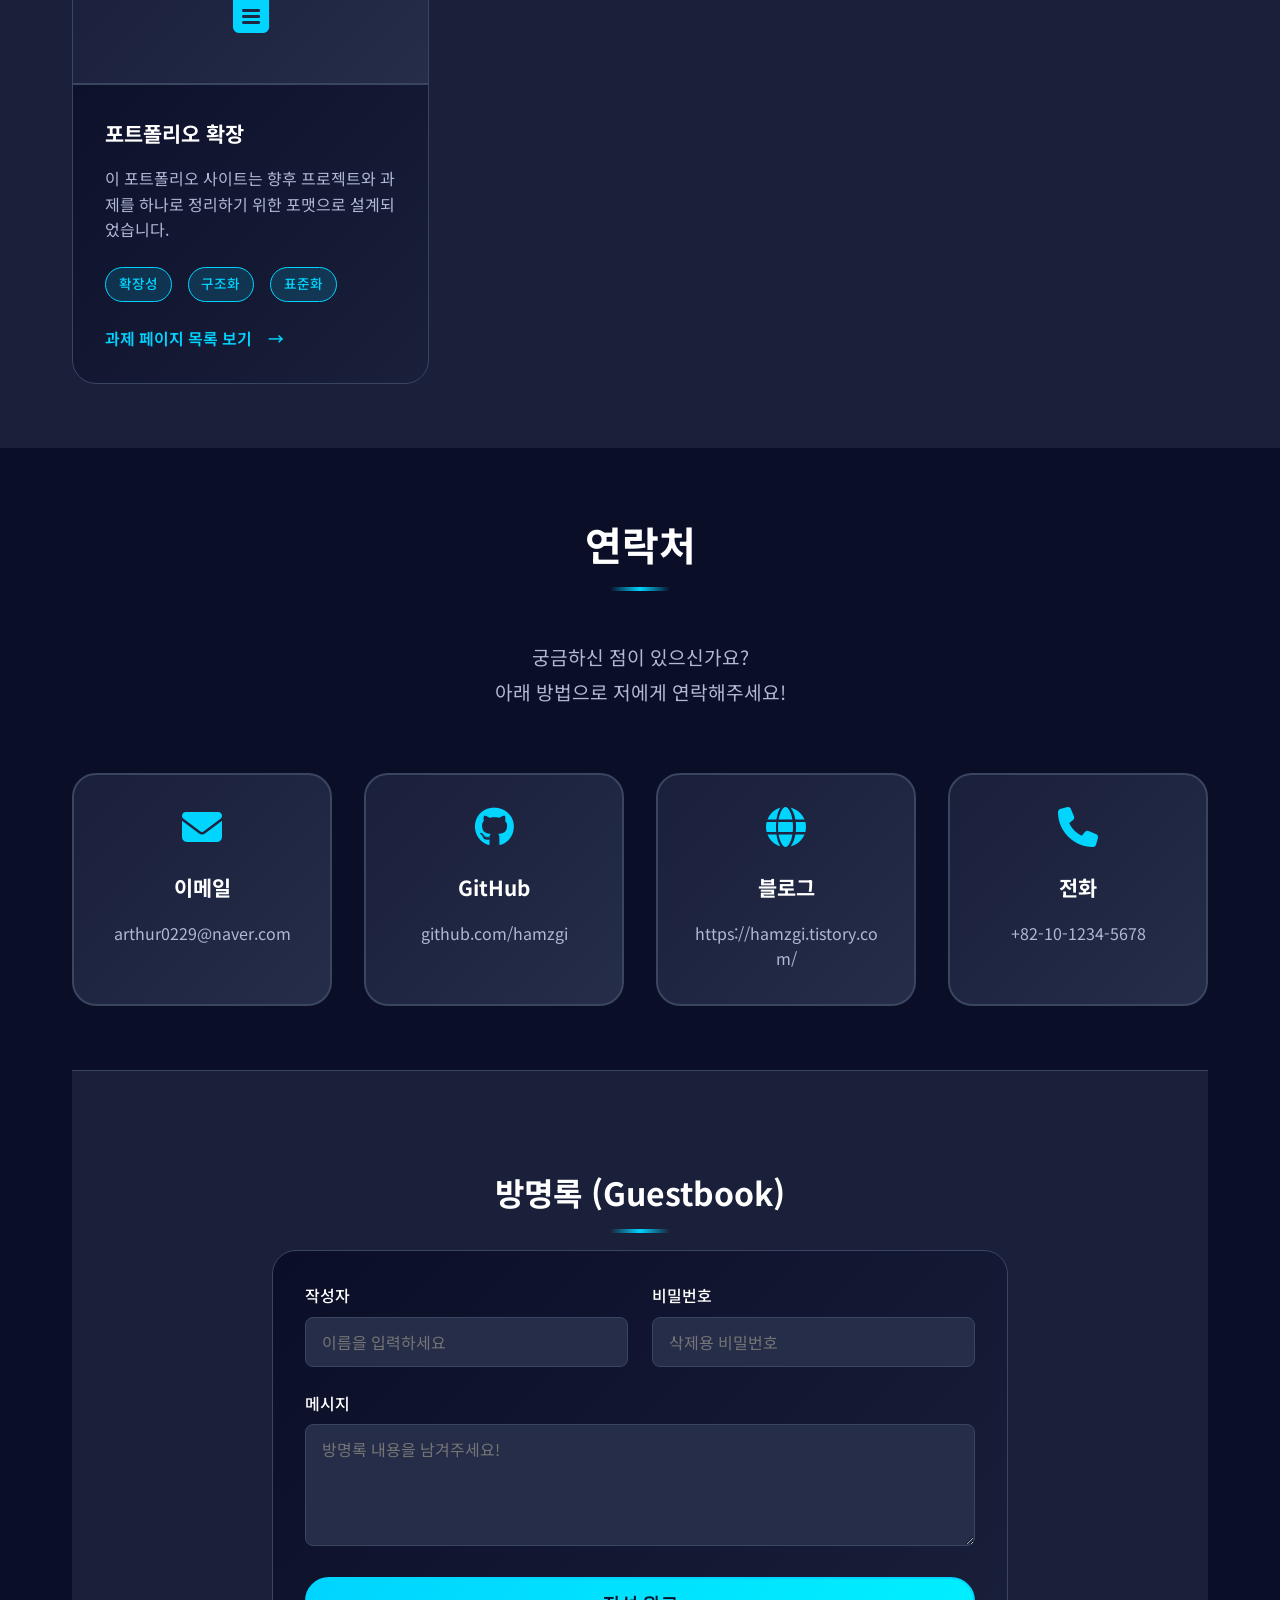
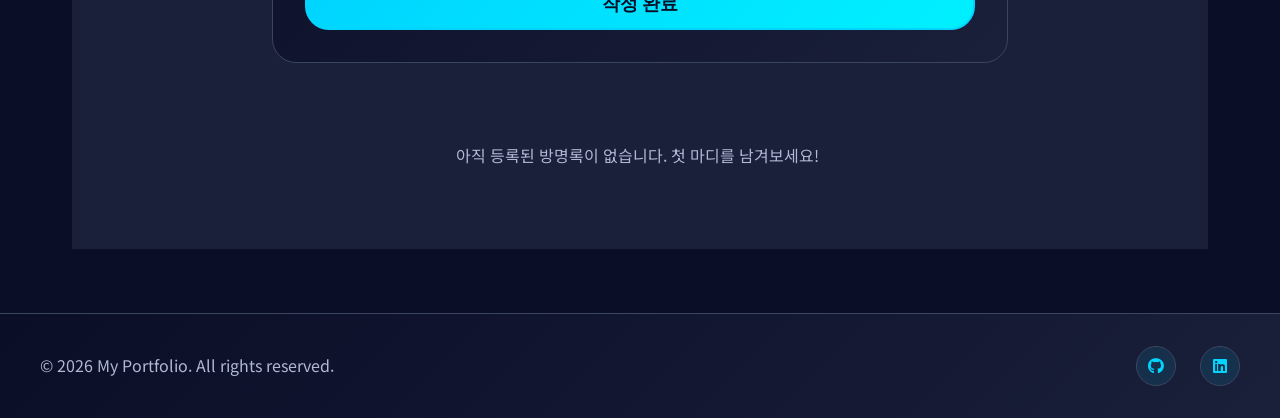
==== commit 48b57171: "feat: implement guestbook, project filters, back-to-top button, and enhanced skill bar animations" ====
--- a/index.html
+++ b/index.html
@@ -50,7 +50,7 @@
             <div class="hero-content">
                 <div class="hero-text">
                     <h1 class="hero-title">안녕하세요!</h1>
-                    <p class="hero-subtitle">웹 개발을 하고 있는 박형진입니다</p>
+                    <p class="hero-subtitle"><span id="typing-text"></span><span class="typing-cursor"></span></p>
                     <p class="hero-description">
                         기초부터 새로운 웹 기술까지 모두 활용하여 사용자 중심의 서비스를 만드는 것을 좋아합니다.
                     </p>
@@ -119,7 +119,7 @@
                         <h3>HTML</h3>
                         <p>시맨틱 마크업</p>
                         <div class="skill-bar">
-                            <div class="skill-progress" style="--progress: 80%"></div>
+                            <div class="skill-progress" data-progress="80%"></div>
                         </div>
                     </div>
 
@@ -130,7 +130,7 @@
                         <h3>CSS</h3>
                         <p>반응형 디자인</p>
                         <div class="skill-bar">
-                            <div class="skill-progress" style="--progress: 65%"></div>
+                            <div class="skill-progress" data-progress="65%"></div>
                         </div>
                     </div>
 
@@ -141,7 +141,7 @@
                         <h3>JavaScript</h3>
                         <p>동적 기능 구현</p>
                         <div class="skill-bar">
-                            <div class="skill-progress" style="--progress: 30%"></div>
+                            <div class="skill-progress" data-progress="30%"></div>
                         </div>
                     </div>
 
@@ -152,7 +152,7 @@
                         <h3>React</h3>
                         <p>컴포넌트 개발</p>
                         <div class="skill-bar">
-                            <div class="skill-progress" style="--progress: 5%"></div>
+                            <div class="skill-progress" data-progress="5%"></div>
                         </div>
                     </div>
 
@@ -163,7 +163,7 @@
                         <h3>Node.js</h3>
                         <p>백엔드 개발</p>
                         <div class="skill-bar">
-                            <div class="skill-progress" style="--progress: 5%"></div>
+                            <div class="skill-progress" data-progress="5%"></div>
                         </div>
                     </div>
 
@@ -174,7 +174,7 @@
                         <h3>SQL</h3>
                         <p>데이터베이스</p>
                         <div class="skill-bar">
-                            <div class="skill-progress" style="--progress: 35%"></div>
+                            <div class="skill-progress" data-progress="35%"></div>
                         </div>
                     </div>
                 </div>
@@ -185,8 +185,18 @@
         <section id="projects" class="projects">
             <div class="container">
                 <h2 class="section-title">팀 프로젝트 & 팀원</h2>
+                
+                <!-- 카테고리 필터 버튼 -->
+                <div class="project-filters">
+                    <button class="btn-filter active" data-filter="all">전체</button>
+                    <button class="btn-filter" data-filter="html-css">HTML/CSS</button>
+                    <button class="btn-filter" data-filter="collaboration">협업</button>
+                    <button class="btn-filter" data-filter="deploy">배포</button>
+                    <button class="btn-filter" data-filter="structure">구조화</button>
+                </div>
+
                 <div class="projects-grid">
-                    <div class="project-card">
+                    <div class="project-card" data-category="html-css">
                         <div class="project-image">
                             <i class="fas fa-network-wired"></i>
                         </div>
@@ -205,7 +215,7 @@
                         </div>
                     </div>
 
-                    <div class="project-card">
+                    <div class="project-card" data-category="collaboration">
                         <div class="project-image">
                             <i class="fas fa-users"></i>
                         </div>
@@ -224,7 +234,7 @@
                         </div>
                     </div>
 
-                    <div class="project-card">
+                    <div class="project-card" data-category="deploy">
                         <div class="project-image">
                             <i class="fas fa-code-branch"></i>
                         </div>
@@ -243,7 +253,7 @@
                         </div>
                     </div>
 
-                    <div class="project-card">
+                    <div class="project-card" data-category="structure">
                         <div class="project-image">
                             <i class="fas fa-file-alt"></i>
                         </div>
@@ -296,6 +306,36 @@
                             <p>+82-10-1234-5678</p>
                         </a>
                     </div>
+
+                    <!-- 방명록 (Guestbook) 섹션 추가 -->
+                    <div class="guestbook-section">
+                        <div class="guestbook-container">
+                            <h2 class="section-title" style="font-size: 2rem; margin-top: 3rem; margin-bottom: 2rem;">방명록 (Guestbook)</h2>
+                            <form id="guestbookForm" class="guestbook-form">
+                                <div class="form-group" style="display: grid; grid-template-columns: 1fr 1fr; gap: var(--spacing-md); margin-bottom: var(--spacing-md);">
+                                    <div>
+                                        <label for="guestName">작성자</label>
+                                        <input type="text" id="guestName" required placeholder="이름을 입력하세요">
+                                    </div>
+                                    <div>
+                                        <label for="guestPassword">비밀번호</label>
+                                        <input type="password" id="guestPassword" required placeholder="삭제용 비밀번호">
+                                    </div>
+                                </div>
+                                <div class="form-group" style="margin-bottom: var(--spacing-md);">
+                                    <label for="guestMessage">메시지</label>
+                                    <textarea id="guestMessage" rows="4" required placeholder="방명록 내용을 남겨주세요!"></textarea>
+                                </div>
+                                <button type="submit" class="btn btn-primary" style="width: 100%; padding: 0.8rem;">작성 완료</button>
+                            </form>
+
+                            <div class="guestbook-list" id="guestbookList">
+                                <div style="text-align: center; color: var(--text-secondary); padding: 2rem;">
+                                    아직 등록된 방명록이 없습니다. 첫 마디를 남겨보세요!
+                                </div>
+                            </div>
+                        </div>
+                    </div>
                 </div>
             </div>
         </section>
@@ -316,6 +356,11 @@
         </div>
     </footer>
 
+    <!-- 맨 위로 가기 버튼 -->
+    <button id="backToTop" class="back-to-top" aria-label="맨 위로">
+        <i class="fas fa-arrow-up"></i>
+    </button>
+
     <script src="script.js"></script>
 </body>
 </html>
--- a/style.css
+++ b/style.css
@@ -563,8 +563,11 @@
     height: 100%;
     background: linear-gradient(90deg, var(--accent), var(--accent-hover));
     border-radius: 3px;
+    width: 0;
+    transition: width 1.5s cubic-bezier(0.1, 1.0, 0.1, 1.0);
+}
+.skill-progress.visible {
     width: var(--progress);
-    animation: fillProgress 1.5s ease-out forwards;
 }
 
 /* ==================== Projects Section ==================== */
@@ -977,3 +980,273 @@
         margin-top: 60px;
     }
 }
+
+/* ==================== Typing Cursor ==================== */
+.typing-cursor {
+    display: inline-block;
+    width: 2.5px;
+    background-color: var(--accent);
+    margin-left: 5px;
+    animation: blink 0.7s infinite;
+}
+@keyframes blink {
+    0%, 100% { opacity: 1; }
+    50% { opacity: 0; }
+}
+
+/* ==================== Project Filters ==================== */
+.project-filters {
+    display: flex;
+    justify-content: center;
+    gap: var(--spacing-sm);
+    margin-bottom: var(--spacing-xl);
+    flex-wrap: wrap;
+}
+
+.btn-filter {
+    padding: 0.5rem 1.2rem;
+    border-radius: var(--radius-md);
+    background-color: var(--bg-tertiary);
+    color: var(--text-secondary);
+    border: 1px solid var(--border-color);
+    cursor: pointer;
+    font-weight: 500;
+    transition: var(--transition);
+}
+
+.btn-filter:hover, .btn-filter.active {
+    background-color: var(--accent);
+    color: var(--bg-primary);
+    border-color: var(--accent);
+    transform: translateY(-2px);
+}
+
+/* Filter hide animation */
+.project-card {
+    transition: opacity 0.4s ease, transform 0.4s ease;
+}
+.project-card.hide {
+    display: none;
+    opacity: 0;
+    transform: scale(0.8);
+}
+
+/* ==================== Guestbook (방명록) ==================== */
+.guestbook-section {
+    margin-top: var(--spacing-xxl);
+    background-color: var(--bg-secondary);
+    padding: var(--spacing-xl) 0;
+    border-top: 1px solid var(--border-color);
+}
+
+.guestbook-container {
+    max-width: 800px;
+    margin: 0 auto;
+    padding: 0 var(--spacing-lg);
+}
+
+.guestbook-form {
+    background: linear-gradient(135deg, var(--bg-primary), var(--bg-secondary));
+    padding: var(--spacing-lg);
+    border-radius: var(--radius-lg);
+    border: 1px solid var(--border-color);
+    margin-bottom: var(--spacing-xl);
+}
+
+.guestbook-form .form-group {
+    margin-bottom: var(--spacing-md);
+}
+
+.guestbook-form label {
+    display: block;
+    margin-bottom: var(--spacing-xs);
+    font-weight: 500;
+}
+
+.guestbook-form input, .guestbook-form textarea {
+    width: 100%;
+    padding: 0.75rem 1rem;
+    border-radius: var(--radius-sm);
+    background-color: var(--bg-tertiary);
+    border: 1px solid var(--border-color);
+    color: var(--text-primary);
+    font-family: inherit;
+    font-size: 1rem;
+    transition: var(--transition);
+}
+
+.guestbook-form input:focus, .guestbook-form textarea:focus {
+    border-color: var(--accent);
+    outline: none;
+    box-shadow: 0 0 10px rgba(0, 212, 255, 0.2);
+}
+
+.guestbook-list {
+    display: flex;
+    flex-direction: column;
+    gap: var(--spacing-md);
+    max-height: 400px;
+    overflow-y: auto;
+    padding-right: 5px;
+}
+
+.guestbook-list::-webkit-scrollbar {
+    width: 6px;
+}
+.guestbook-list::-webkit-scrollbar-thumb {
+    background-color: var(--border-color);
+    border-radius: 3px;
+}
+
+.guest-card {
+    background: var(--bg-tertiary);
+    border: 1px solid var(--border-color);
+    padding: var(--spacing-md);
+    border-radius: var(--radius-md);
+    position: relative;
+    animation: slideInUp 0.3s ease-out;
+}
+
+.guest-card-header {
+    display: flex;
+    justify-content: space-between;
+    align-items: center;
+    margin-bottom: var(--spacing-xs);
+    border-bottom: 1px solid rgba(255, 255, 255, 0.05);
+    padding-bottom: var(--spacing-xs);
+}
+
+.guest-name {
+    font-weight: 700;
+    color: var(--accent);
+}
+
+.guest-date {
+    font-size: 0.85rem;
+    color: var(--text-secondary);
+}
+
+.guest-content {
+    color: var(--text-primary);
+    white-space: pre-wrap;
+    word-break: break-all;
+}
+
+.btn-delete-guest {
+    background: transparent;
+    border: none;
+    color: #ff4a5a;
+    cursor: pointer;
+    font-size: 0.9rem;
+    transition: var(--transition);
+    padding: 2px 5px;
+    border-radius: 4px;
+}
+
+.btn-delete-guest:hover {
+    background-color: rgba(255, 74, 90, 0.1);
+    transform: scale(1.1);
+}
+
+/* ==================== Back to Top Button ==================== */
+.back-to-top {
+    position: fixed;
+    bottom: 6rem;
+    right: 2rem;
+    width: 50px;
+    height: 50px;
+    border-radius: 50%;
+    background-color: var(--bg-tertiary);
+    border: 2px solid var(--accent);
+    color: var(--accent);
+    font-size: 1.2rem;
+    cursor: pointer;
+    display: flex;
+    align-items: center;
+    justify-content: center;
+    z-index: 999;
+    opacity: 0;
+    visibility: hidden;
+    transform: translateY(20px);
+    transition: all 0.4s cubic-bezier(0.175, 0.885, 0.32, 1.275);
+    box-shadow: 0 8px 32px rgba(0, 0, 0, 0.3);
+}
+
+.back-to-top.show {
+    opacity: 1;
+    visibility: visible;
+    transform: translateY(0);
+}
+
+.back-to-top:hover {
+    background-color: var(--accent);
+    color: var(--bg-primary);
+    transform: scale(1.1);
+    box-shadow: 0 12px 40px rgba(0, 212, 255, 0.4);
+}
+
+/* ==================== Scrollspy Active Menu Item ==================== */
+.nav-link.active {
+    color: var(--accent) !important;
+}
+.nav-link.active::after {
+    width: 100% !important;
+}
+
+/* ==================== GitHub Repository Section ==================== */
+.github-repo-card {
+    background: linear-gradient(135deg, var(--bg-secondary), var(--bg-tertiary));
+    border: 1px solid var(--border-color);
+    border-radius: var(--radius-lg);
+    padding: var(--spacing-lg);
+    display: flex;
+    flex-direction: column;
+    gap: var(--spacing-sm);
+    transition: var(--transition);
+}
+
+.github-repo-card:hover {
+    border-color: var(--accent);
+    box-shadow: 0 15px 40px rgba(0, 212, 255, 0.15);
+    transform: translateY(-5px);
+}
+
+.github-repo-title {
+    font-size: 1.25rem;
+    font-weight: 700;
+    color: var(--accent);
+    display: flex;
+    align-items: center;
+    gap: var(--spacing-sm);
+    text-decoration: none;
+}
+
+.github-repo-desc {
+    font-size: 0.95rem;
+    color: var(--text-secondary);
+    line-height: 1.5;
+    flex-grow: 1;
+}
+
+.github-repo-meta {
+    display: flex;
+    justify-content: space-between;
+    align-items: center;
+    font-size: 0.85rem;
+    color: var(--text-secondary);
+    border-top: 1px solid rgba(255, 255, 255, 0.05);
+    padding-top: var(--spacing-sm);
+    margin-top: var(--spacing-xs);
+}
+
+.github-repo-stats {
+    display: flex;
+    gap: var(--spacing-md);
+}
+
+.github-repo-stat {
+    display: flex;
+    align-items: center;
+    gap: 4px;
+}
+
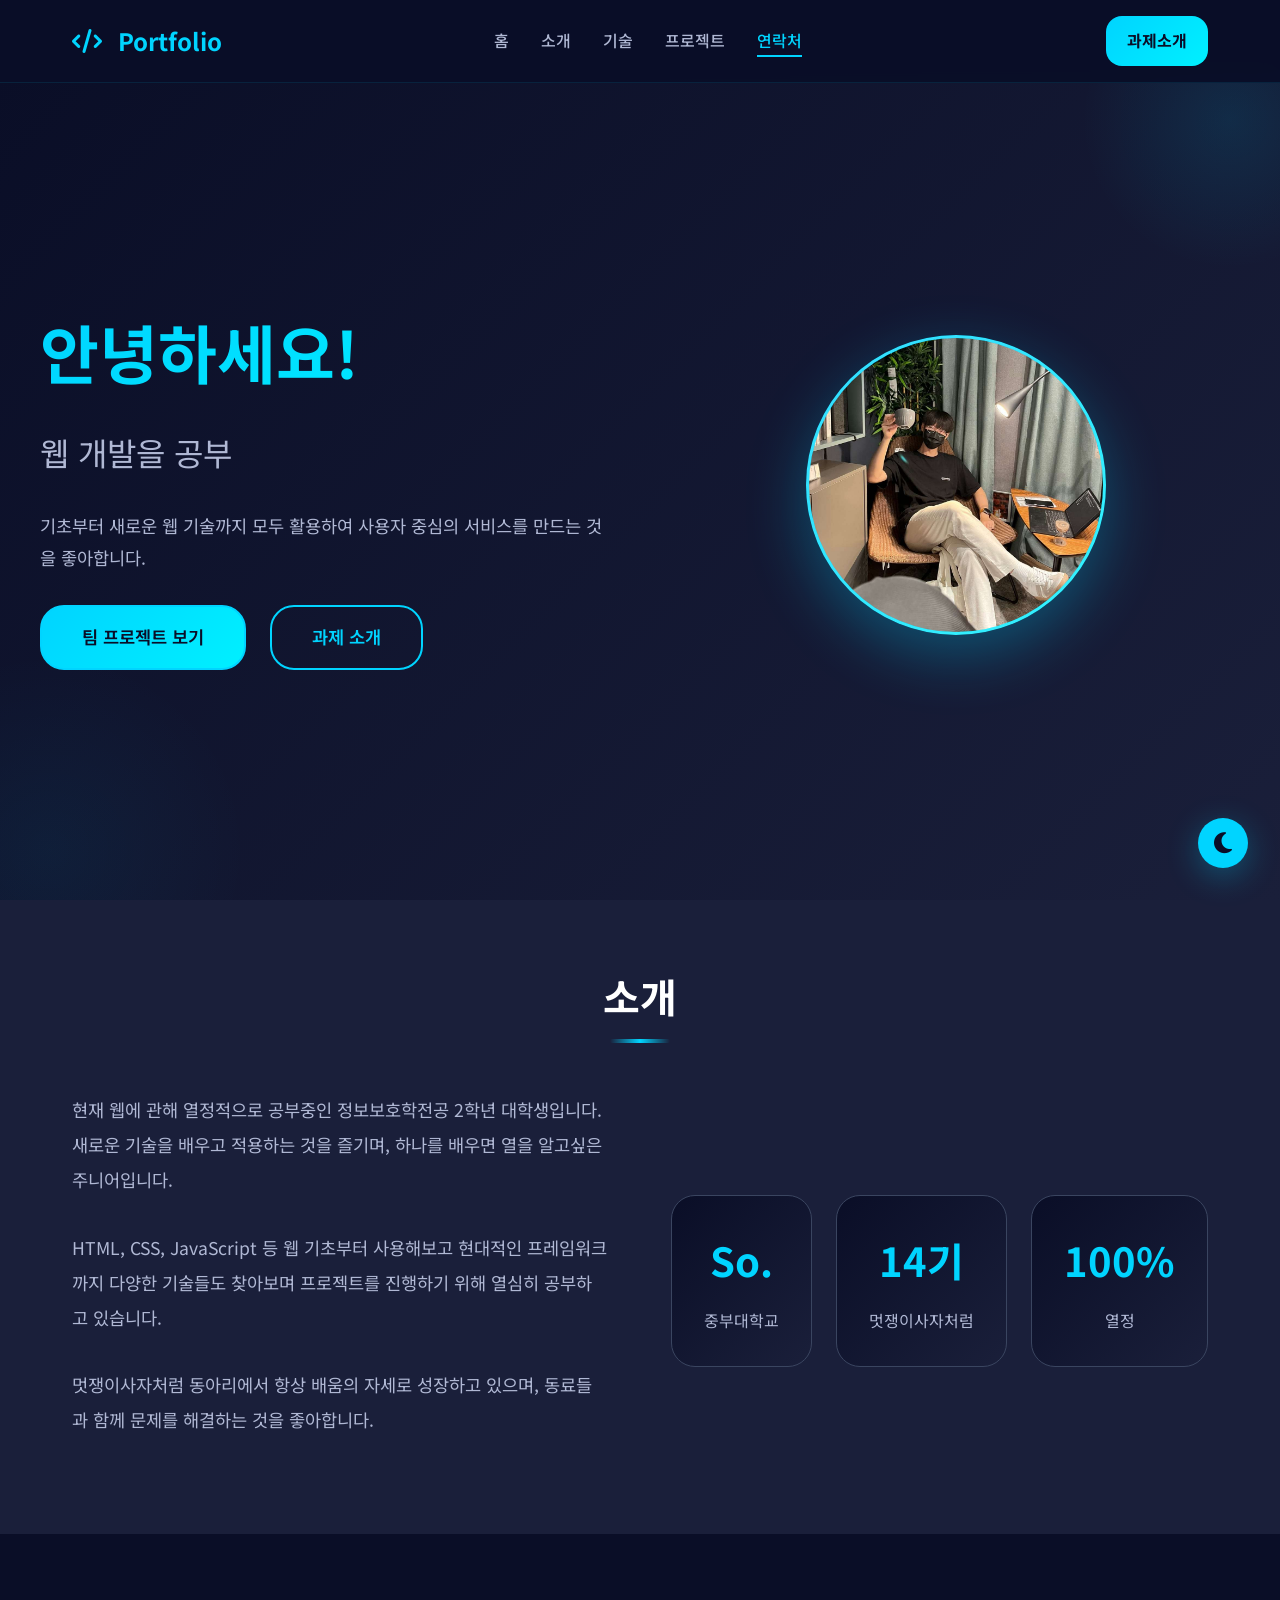
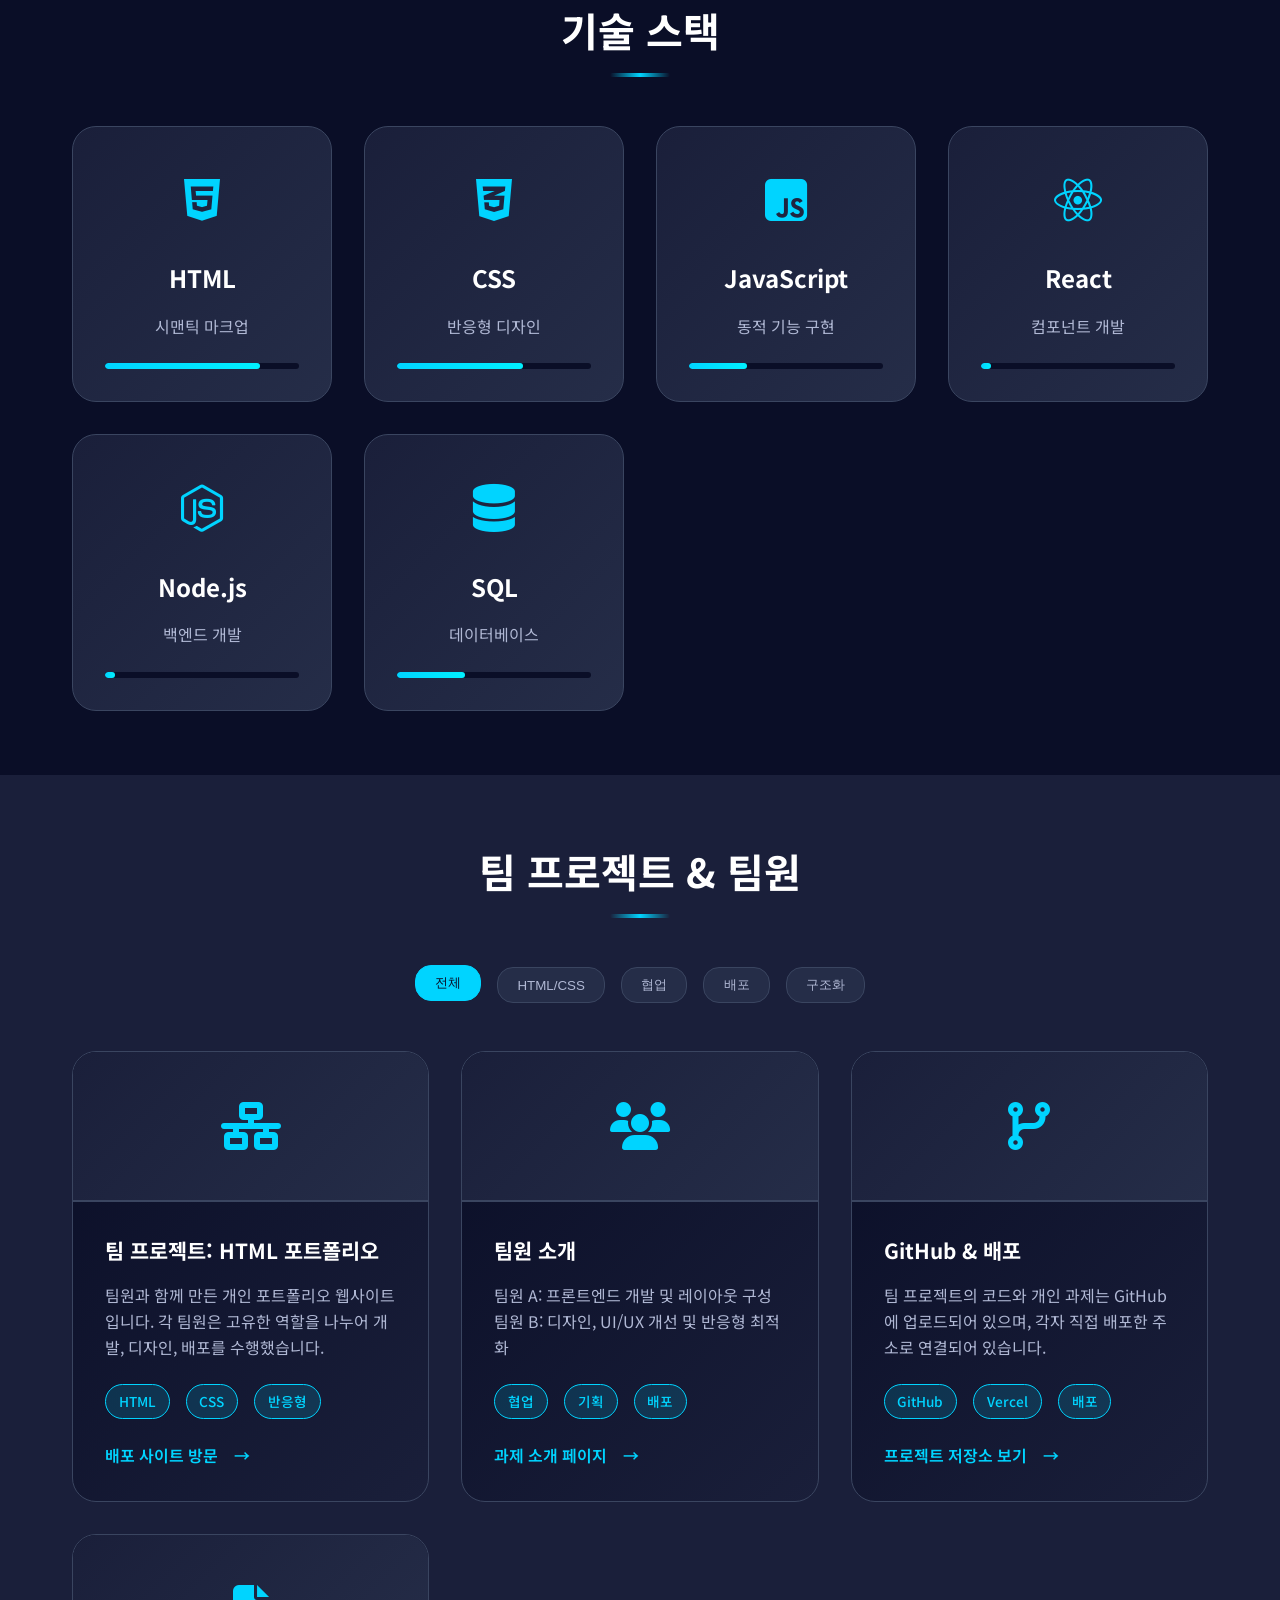
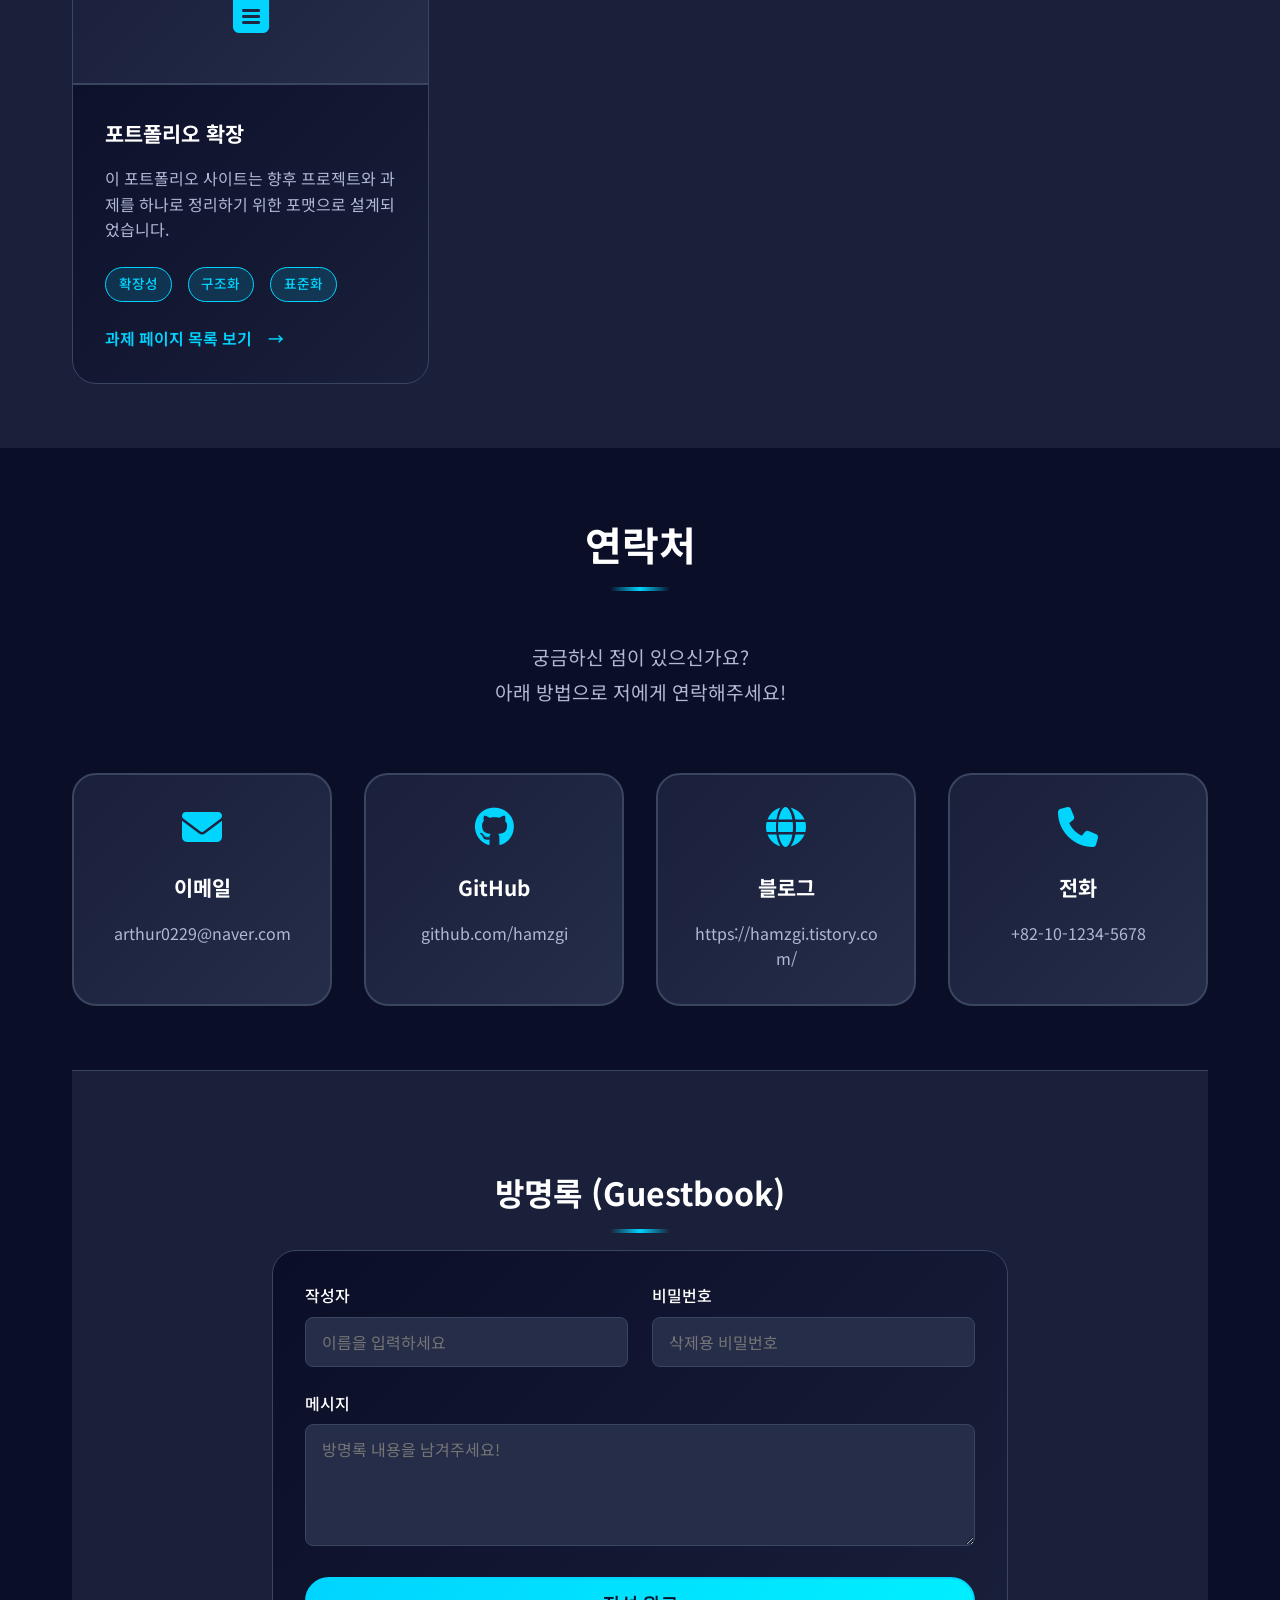
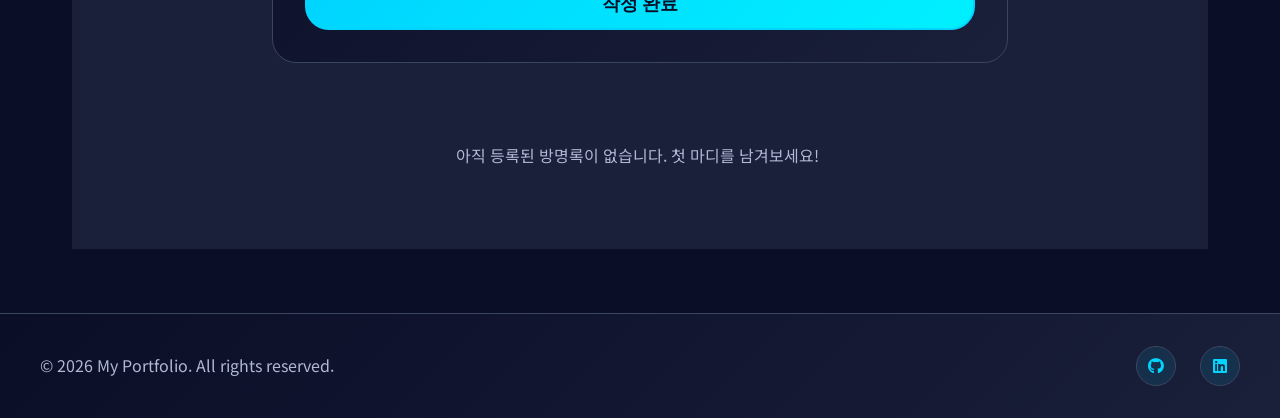
==== commit 1d7f06f7: "refactor: update navigation links to point to dedicated section pages" ====
--- a/index.html
+++ b/index.html
@@ -27,11 +27,11 @@
                     <i class="fas fa-code"></i> Portfolio
                 </a>
                 <ul class="nav-menu">
-                    <li><a href="#home" class="nav-link">홈</a></li>
-                    <li><a href="#about" class="nav-link">소개</a></li>
-                    <li><a href="#skills" class="nav-link">기술</a></li>
-                    <li><a href="#projects" class="nav-link">프로젝트</a></li>
-                    <li><a href="#contact" class="nav-link">연락처</a></li>
+                    <li><a href="index.html" class="nav-link">홈</a></li>
+                    <li><a href="about.html" class="nav-link">소개</a></li>
+                    <li><a href="skills.html" class="nav-link">기술</a></li>
+                    <li><a href="projects.html" class="nav-link">프로젝트</a></li>
+                    <li><a href="contact.html" class="nav-link">연락처</a></li>
                 </ul>
                 <a href="assignments.html" class="nav-cta">과제소개</a>
                 <div class="hamburger" id="hamburger">
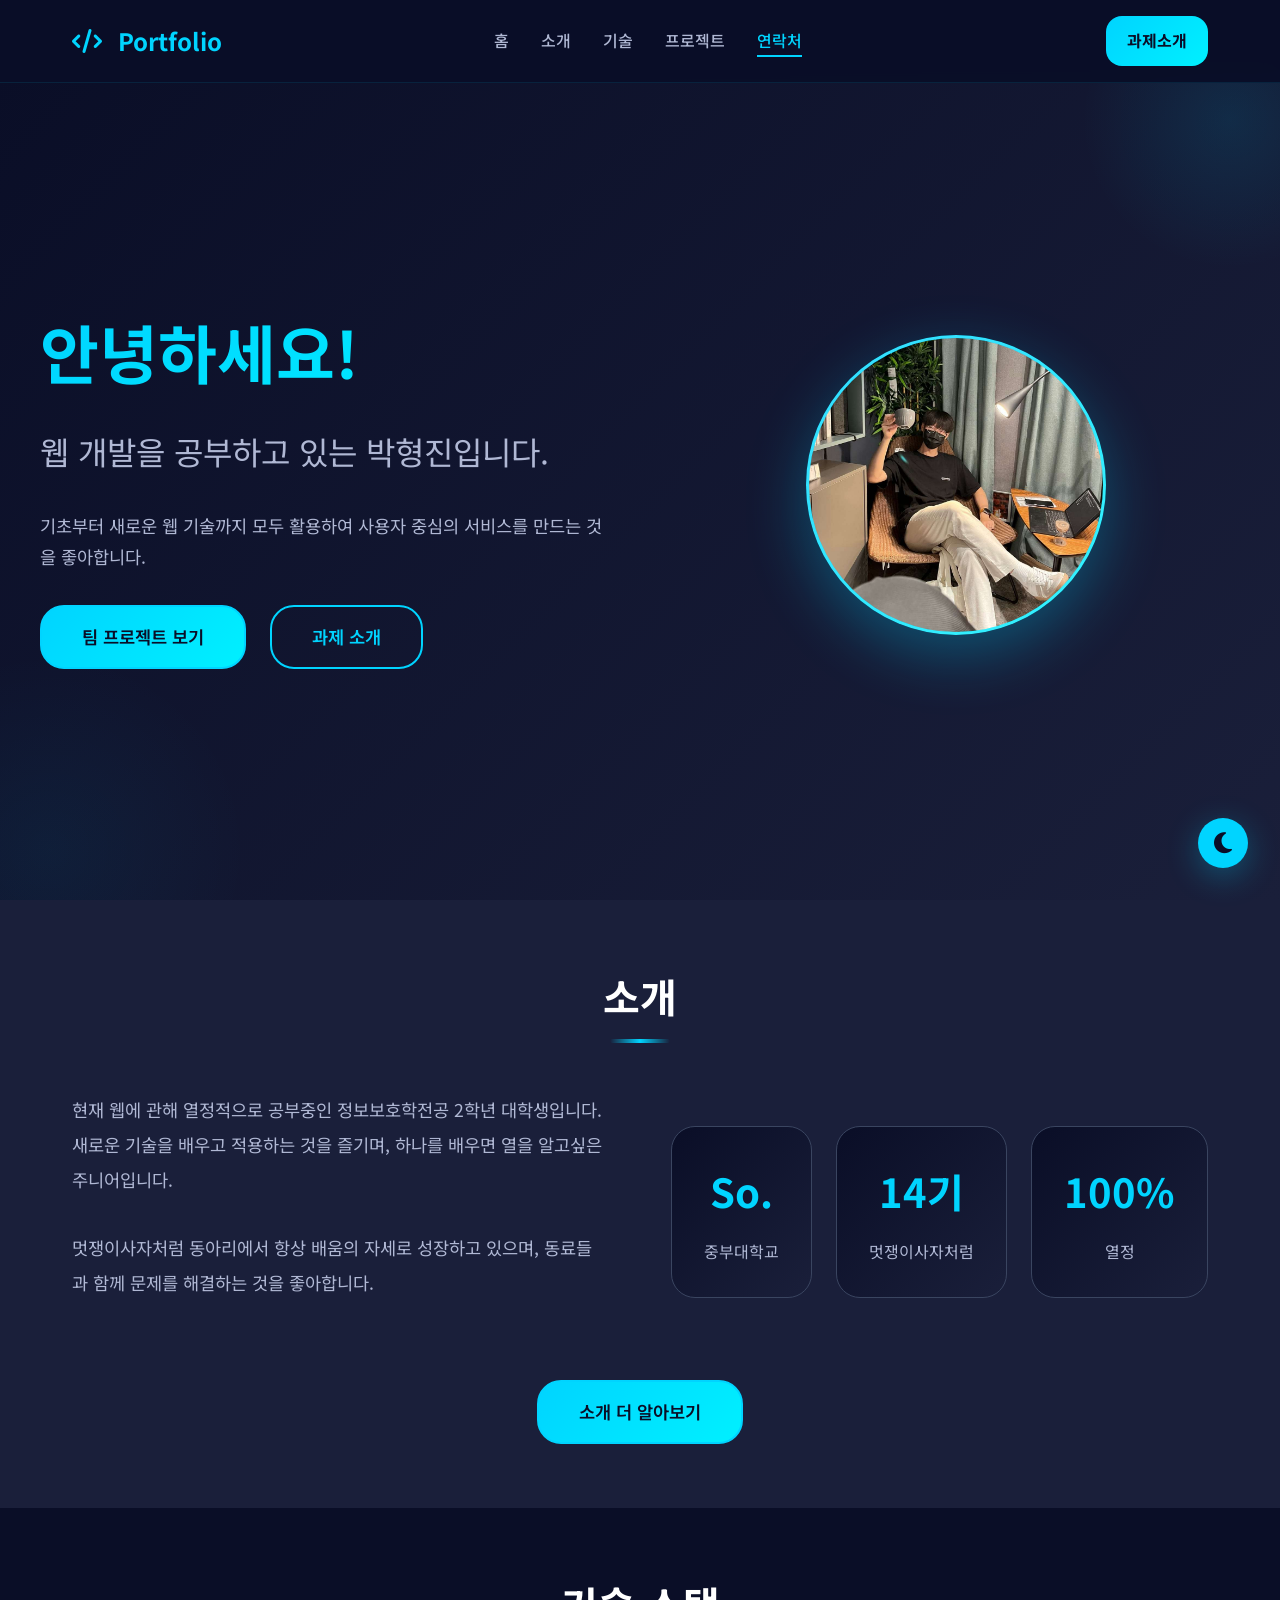
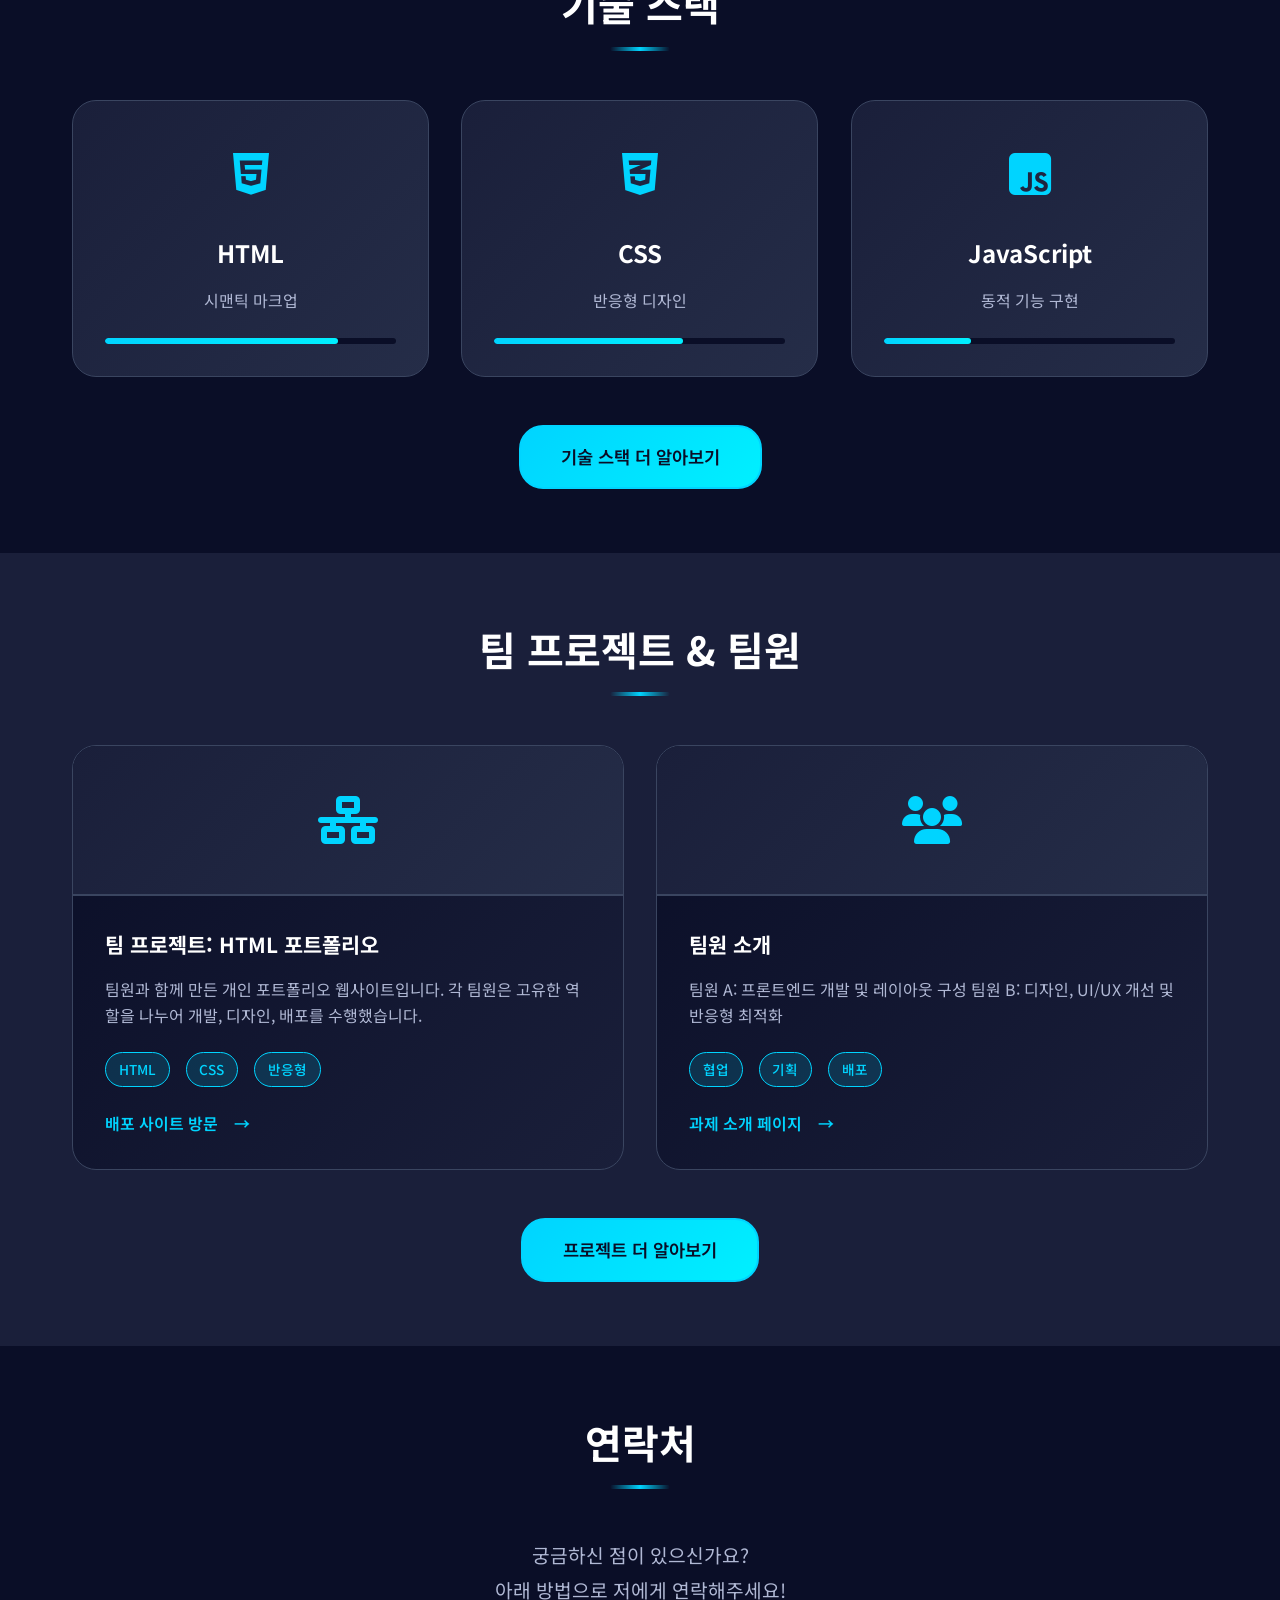
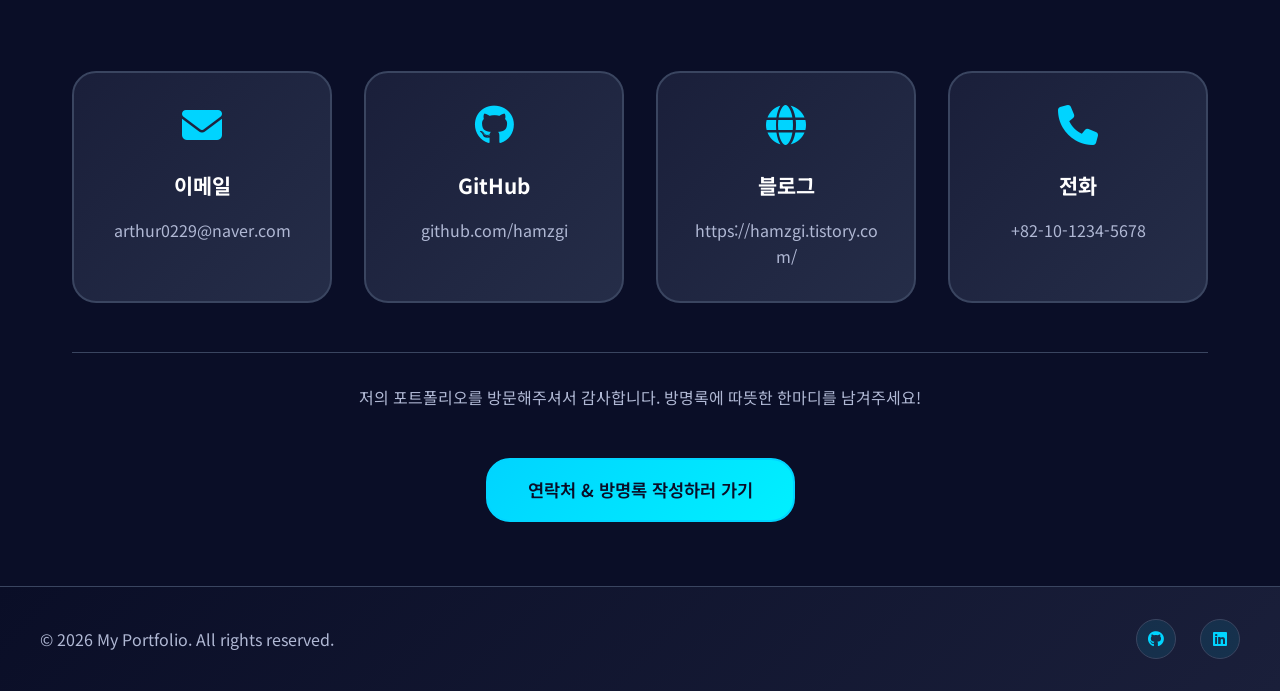
==== commit a225cc6a: "feat: implement scroll reveal animations and update site navigation structure" ====
--- a/index.html
+++ b/index.html
@@ -48,18 +48,18 @@
         <!-- Hero Section -->
         <section id="home" class="hero">
             <div class="hero-content">
-                <div class="hero-text">
+                <div class="hero-text reveal-element reveal-text">
                     <h1 class="hero-title">안녕하세요!</h1>
                     <p class="hero-subtitle"><span id="typing-text"></span><span class="typing-cursor"></span></p>
                     <p class="hero-description">
                         기초부터 새로운 웹 기술까지 모두 활용하여 사용자 중심의 서비스를 만드는 것을 좋아합니다.
                     </p>
                     <div class="hero-buttons">
-                        <a href="#projects" class="btn btn-primary">팀 프로젝트 보기</a>
+                        <a href="projects.html" class="btn btn-primary">팀 프로젝트 보기</a>
                         <a href="assignments.html" class="btn btn-secondary">과제 소개</a>
                     </div>
                 </div>
-                <div class="hero-visual">
+                <div class="hero-visual reveal-element reveal-image">
                     <div class="hero-avatar">
                         <img src="img/itsme.jpg" alt="프로필 사진" class="profile-image">
                     </div>
@@ -70,49 +70,47 @@
         <!-- About Section -->
         <section id="about" class="about">
             <div class="container">
-                <h2 class="section-title">소개</h2>
+                <h2 class="section-title reveal-element reveal-text">소개</h2>
                 <div class="about-content">
-                    <div class="about-text">
+                    <div class="about-text reveal-element reveal-text">
                         <p>
                             현재 웹에 관해 열정적으로 공부중인 정보보호학전공 2학년 대학생입니다. 
                             새로운 기술을 배우고 적용하는 것을 즐기며, 
                             하나를 배우면 열을 알고싶은 주니어입니다.
                         </p>
                         <p>
-                            HTML, CSS, JavaScript 등 웹 기초부터 사용해보고
-                            현대적인 프레임워크까지 다양한 기술들도 찾아보며 
-                            프로젝트를 진행하기 위해 열심히 공부하고 있습니다.
-                        </p>
-                        <p>
                             멋쟁이사자처럼 동아리에서 항상 배움의 자세로 성장하고 있으며, 
                             동료들과 함께 문제를 해결하는 것을 좋아합니다.
                         </p>
                     </div>
                     <div class="about-stats">
-                        <div class="stat-card">
+                        <div class="stat-card reveal-element reveal-card-right">
                             <div class="stat-number">So.</div>
                             <div class="stat-label">중부대학교</div>
                         </div>
-                        <div class="stat-card">
+                        <div class="stat-card reveal-element reveal-card-right">
                             <div class="stat-number">14기</div>
                             <div class="stat-label">멋쟁이사자처럼</div>
                         </div>
-                        <div class="stat-card">
+                        <div class="stat-card reveal-element reveal-card-right">
                             <div class="stat-number">100%</div>
                             <div class="stat-label">열정</div>
                         </div>
                     </div>
                 </div>
+                <div class="section-cta reveal-element reveal-text">
+                    <a href="about.html" class="btn btn-primary">소개 더 알아보기</a>
+                </div>
             </div>
         </section>
 
         <!-- Skills Section -->
         <section id="skills" class="skills">
             <div class="container">
-                <h2 class="section-title">기술 스택</h2>
+                <h2 class="section-title reveal-element reveal-text">기술 스택</h2>
                 <div class="skills-grid">
-                    <!-- Frontend -->
-                    <div class="skill-card">
+                    <!-- Frontend 3개 주요 기술 요약 -->
+                    <div class="skill-card reveal-element reveal-card-left">
                         <div class="skill-icon">
                             <i class="fab fa-html5"></i>
                         </div>
@@ -123,7 +121,7 @@
                         </div>
                     </div>
 
-                    <div class="skill-card">
+                    <div class="skill-card reveal-element reveal-card-left">
                         <div class="skill-icon">
                             <i class="fab fa-css3-alt"></i>
                         </div>
@@ -134,7 +132,7 @@
                         </div>
                     </div>
 
-                    <div class="skill-card">
+                    <div class="skill-card reveal-element reveal-card-left">
                         <div class="skill-icon">
                             <i class="fab fa-js-square"></i>
                         </div>
@@ -144,39 +142,9 @@
                             <div class="skill-progress" data-progress="30%"></div>
                         </div>
                     </div>
-
-                    <div class="skill-card">
-                        <div class="skill-icon">
-                            <i class="fab fa-react"></i>
-                        </div>
-                        <h3>React</h3>
-                        <p>컴포넌트 개발</p>
-                        <div class="skill-bar">
-                            <div class="skill-progress" data-progress="5%"></div>
-                        </div>
-                    </div>
-
-                    <div class="skill-card">
-                        <div class="skill-icon">
-                            <i class="fab fa-node-js"></i>
-                        </div>
-                        <h3>Node.js</h3>
-                        <p>백엔드 개발</p>
-                        <div class="skill-bar">
-                            <div class="skill-progress" data-progress="5%"></div>
-                        </div>
-                    </div>
-
-                    <div class="skill-card">
-                        <div class="skill-icon">
-                            <i class="fas fa-database"></i>
-                        </div>
-                        <h3>SQL</h3>
-                        <p>데이터베이스</p>
-                        <div class="skill-bar">
-                            <div class="skill-progress" data-progress="35%"></div>
-                        </div>
-                    </div>
+                </div>
+                <div class="section-cta reveal-element reveal-text">
+                    <a href="skills.html" class="btn btn-primary">기술 스택 더 알아보기</a>
                 </div>
             </div>
         </section>
@@ -184,19 +152,10 @@
         <!-- Projects Section -->
         <section id="projects" class="projects">
             <div class="container">
-                <h2 class="section-title">팀 프로젝트 & 팀원</h2>
+                <h2 class="section-title reveal-element reveal-text">팀 프로젝트 & 팀원</h2>
                 
-                <!-- 카테고리 필터 버튼 -->
-                <div class="project-filters">
-                    <button class="btn-filter active" data-filter="all">전체</button>
-                    <button class="btn-filter" data-filter="html-css">HTML/CSS</button>
-                    <button class="btn-filter" data-filter="collaboration">협업</button>
-                    <button class="btn-filter" data-filter="deploy">배포</button>
-                    <button class="btn-filter" data-filter="structure">구조화</button>
-                </div>
-
                 <div class="projects-grid">
-                    <div class="project-card" data-category="html-css">
+                    <div class="project-card reveal-element reveal-card-left">
                         <div class="project-image">
                             <i class="fas fa-network-wired"></i>
                         </div>
@@ -215,7 +174,7 @@
                         </div>
                     </div>
 
-                    <div class="project-card" data-category="collaboration">
+                    <div class="project-card reveal-element reveal-card-right">
                         <div class="project-image">
                             <i class="fas fa-users"></i>
                         </div>
@@ -233,44 +192,9 @@
                             <a href="assignments.html" class="project-link">과제 소개 페이지</a>
                         </div>
                     </div>
-
-                    <div class="project-card" data-category="deploy">
-                        <div class="project-image">
-                            <i class="fas fa-code-branch"></i>
-                        </div>
-                        <div class="project-content">
-                            <h3>GitHub & 배포</h3>
-                            <p>
-                                팀 프로젝트의 코드와 개인 과제는 GitHub에 업로드되어 있으며,
-                                각자 직접 배포한 주소로 연결되어 있습니다.
-                            </p>
-                            <div class="project-tags">
-                                <span class="tag">GitHub</span>
-                                <span class="tag">Vercel</span>
-                                <span class="tag">배포</span>
-                            </div>
-                            <a href="https://github.com/hamzgi/-4.-HTML-" target="_blank" rel="noopener noreferrer" class="project-link">프로젝트 저장소 보기</a>
-                        </div>
-                    </div>
-
-                    <div class="project-card" data-category="structure">
-                        <div class="project-image">
-                            <i class="fas fa-file-alt"></i>
-                        </div>
-                        <div class="project-content">
-                            <h3>포트폴리오 확장</h3>
-                            <p>
-                                이 포트폴리오 사이트는 향후 프로젝트와 과제를
-                                하나로 정리하기 위한 포맷으로 설계되었습니다.
-                            </p>
-                            <div class="project-tags">
-                                <span class="tag">확장성</span>
-                                <span class="tag">구조화</span>
-                                <span class="tag">표준화</span>
-                            </div>
-                            <a href="assignments.html" class="project-link">과제 페이지 목록 보기</a>
-                        </div>
-                    </div>
+                </div>
+                <div class="section-cta reveal-element reveal-text">
+                    <a href="projects.html" class="btn btn-primary">프로젝트 더 알아보기</a>
                 </div>
             </div>
         </section>
@@ -278,64 +202,43 @@
         <!-- Contact Section -->
         <section id="contact" class="contact">
             <div class="container">
-                <h2 class="section-title">연락처</h2>
+                <h2 class="section-title reveal-element reveal-text">연락처</h2>
                 <div class="contact-content">
-                    <p class="contact-intro">
+                    <p class="contact-intro reveal-element reveal-text">
                         궁금하신 점이 있으신가요?<br>
                         아래 방법으로 저에게 연락해주세요!
                     </p>
                     <div class="contact-methods">
-                        <a href="mailto:arthur0229@naver.com" class="contact-card">
+                        <a href="mailto:arthur0229@naver.com" class="contact-card reveal-element reveal-card-left">
                             <i class="fas fa-envelope"></i>
                             <h3>이메일</h3>
                             <p>arthur0229@naver.com</p>
                         </a>
-                        <a href="https://github.com/hamzgi" target="_blank" rel="noopener noreferrer" class="contact-card">
+                        <a href="https://github.com/hamzgi" target="_blank" rel="noopener noreferrer" class="contact-card reveal-element reveal-card-left">
                             <i class="fab fa-github"></i>
                             <h3>GitHub</h3>
                             <p>github.com/hamzgi</p>
                         </a>
-                        <a href="https://hamzgi.tistory.com/" target="_blank" rel="noopener noreferrer" class="contact-card">
+                        <a href="https://hamzgi.tistory.com/" target="_blank" rel="noopener noreferrer" class="contact-card reveal-element reveal-card-right">
                             <i class="fas fa-globe"></i>
                             <h3>블로그</h3>
                             <p>https://hamzgi.tistory.com/</p>
                         </a>
-                        <a href="tel:+82-10-1234-5678" class="contact-card">
+                        <a href="tel:+82-10-1234-5678" class="contact-card reveal-element reveal-card-right">
                             <i class="fas fa-phone"></i>
                             <h3>전화</h3>
                             <p>+82-10-1234-5678</p>
                         </a>
                     </div>
 
-                    <!-- 방명록 (Guestbook) 섹션 추가 -->
-                    <div class="guestbook-section">
-                        <div class="guestbook-container">
-                            <h2 class="section-title" style="font-size: 2rem; margin-top: 3rem; margin-bottom: 2rem;">방명록 (Guestbook)</h2>
-                            <form id="guestbookForm" class="guestbook-form">
-                                <div class="form-group" style="display: grid; grid-template-columns: 1fr 1fr; gap: var(--spacing-md); margin-bottom: var(--spacing-md);">
-                                    <div>
-                                        <label for="guestName">작성자</label>
-                                        <input type="text" id="guestName" required placeholder="이름을 입력하세요">
-                                    </div>
-                                    <div>
-                                        <label for="guestPassword">비밀번호</label>
-                                        <input type="password" id="guestPassword" required placeholder="삭제용 비밀번호">
-                                    </div>
-                                </div>
-                                <div class="form-group" style="margin-bottom: var(--spacing-md);">
-                                    <label for="guestMessage">메시지</label>
-                                    <textarea id="guestMessage" rows="4" required placeholder="방명록 내용을 남겨주세요!"></textarea>
-                                </div>
-                                <button type="submit" class="btn btn-primary" style="width: 100%; padding: 0.8rem;">작성 완료</button>
-                            </form>
-
-                            <div class="guestbook-list" id="guestbookList">
-                                <div style="text-align: center; color: var(--text-secondary); padding: 2rem;">
-                                    아직 등록된 방명록이 없습니다. 첫 마디를 남겨보세요!
-                                </div>
-                            </div>
-                        </div>
-                    </div>
+                    <div style="text-align: center; margin-top: var(--spacing-xl); padding-top: var(--spacing-lg); border-top: 1px solid var(--border-color);" class="reveal-element reveal-text">
+                        <p style="color: var(--text-secondary); margin-bottom: var(--spacing-sm);">
+                            저의 포트폴리오를 방문해주셔서 감사합니다. 방명록에 따뜻한 한마디를 남겨주세요!
+                        </p>
+                    </div>
+                </div>
+                <div class="section-cta reveal-element reveal-text">
+                    <a href="contact.html" class="btn btn-primary">연락처 & 방명록 작성하러 가기</a>
                 </div>
             </div>
         </section>
--- a/style.css
+++ b/style.css
@@ -807,6 +807,49 @@
     }
 }
 
+/* ==================== Scroll Reveal Animations ==================== */
+.reveal-element {
+    opacity: 0;
+    transition: opacity 0.8s cubic-bezier(0.25, 0.46, 0.45, 0.94),
+                transform 0.8s cubic-bezier(0.25, 0.46, 0.45, 0.94);
+    will-change: transform, opacity;
+}
+
+/* 1. Text: fade in and slide up */
+.reveal-text {
+    transform: translateY(30px);
+}
+
+/* 2. Image: slightly zoom in (scale up from 0.94) */
+.reveal-image {
+    transform: scale(0.94);
+}
+
+/* 3. Card: slide in from left */
+.reveal-card-left {
+    transform: translateX(-40px);
+}
+
+/* 4. Card: slide in from right */
+.reveal-card-right {
+    transform: translateX(40px);
+}
+
+/* Revealed active state */
+.reveal-element.revealed {
+    opacity: 1;
+    transform: translate(0) scale(1);
+}
+
+/* Section CTA Button Centering */
+.section-cta {
+    display: flex;
+    justify-content: center;
+    margin-top: var(--spacing-xl);
+    width: 100%;
+}
+
+
 @keyframes float {
     0%, 100% {
         transform: translateY(0px);
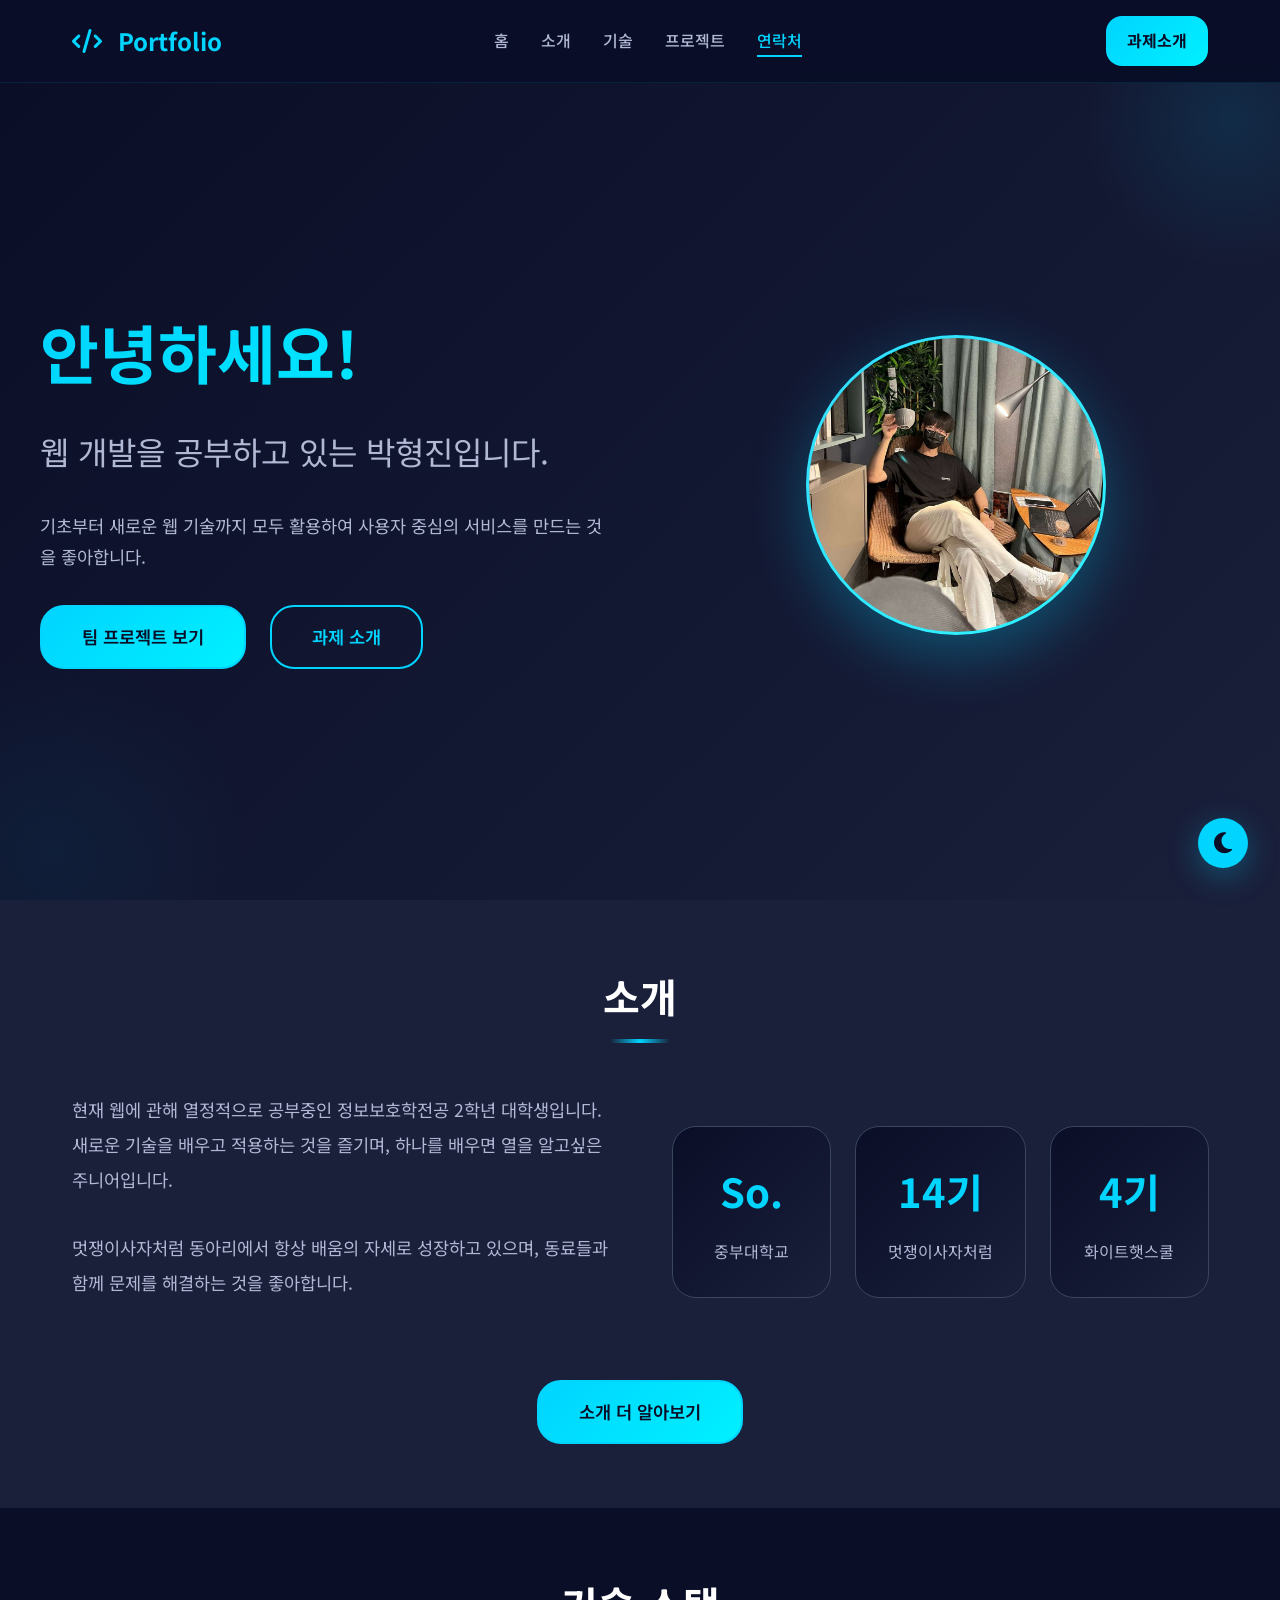
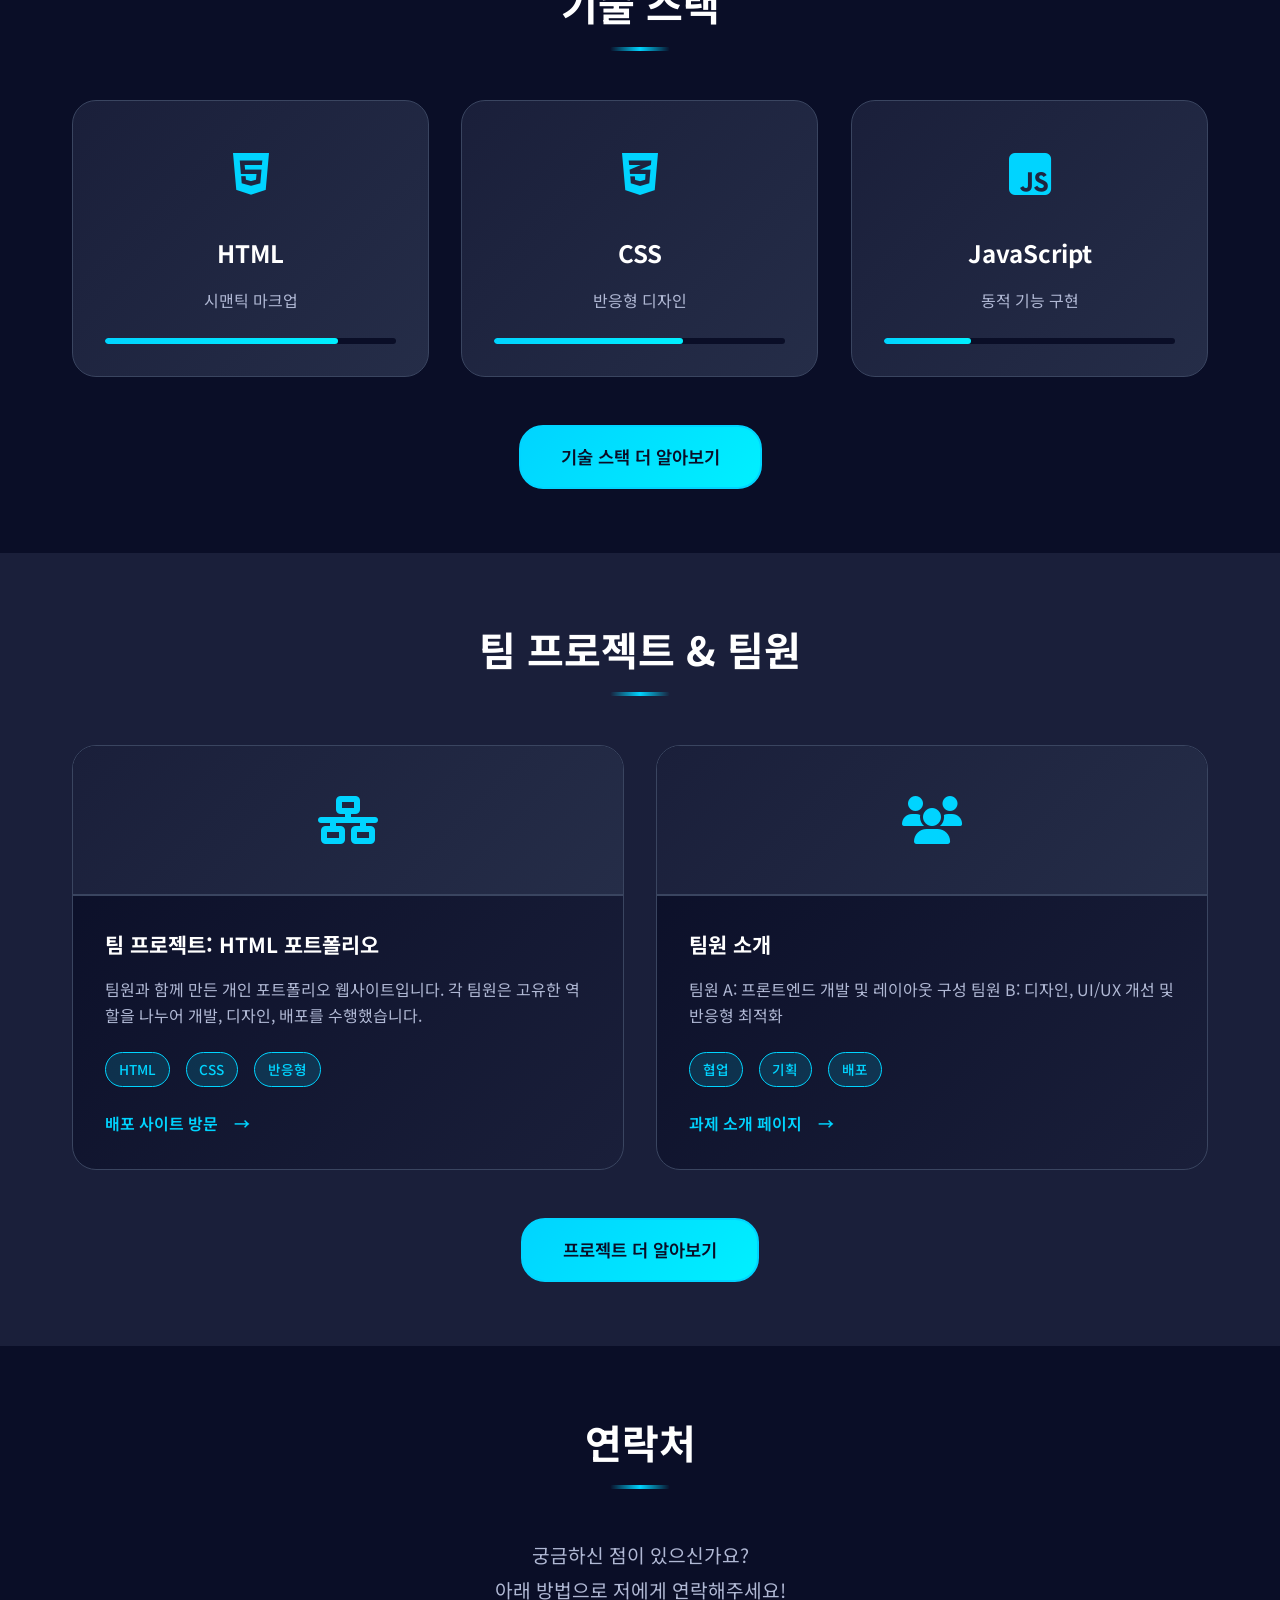
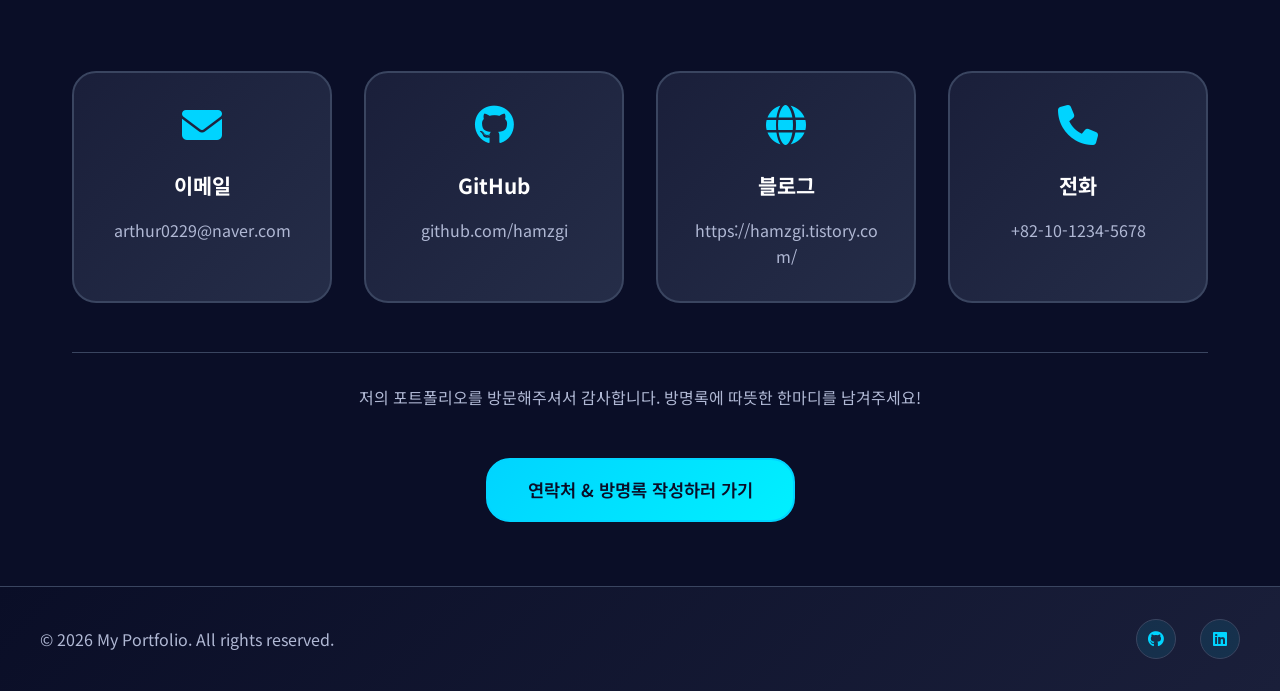
==== commit df7eb366: "feat: update experience details in about and index pages with WhiteHat School credentials" ====
--- a/index.html
+++ b/index.html
@@ -93,8 +93,8 @@
                             <div class="stat-label">멋쟁이사자처럼</div>
                         </div>
                         <div class="stat-card reveal-element reveal-card-right">
-                            <div class="stat-number">100%</div>
-                            <div class="stat-label">열정</div>
+                            <div class="stat-number">4기</div>
+                            <div class="stat-label">화이트햇스쿨</div>
                         </div>
                     </div>
                 </div>
